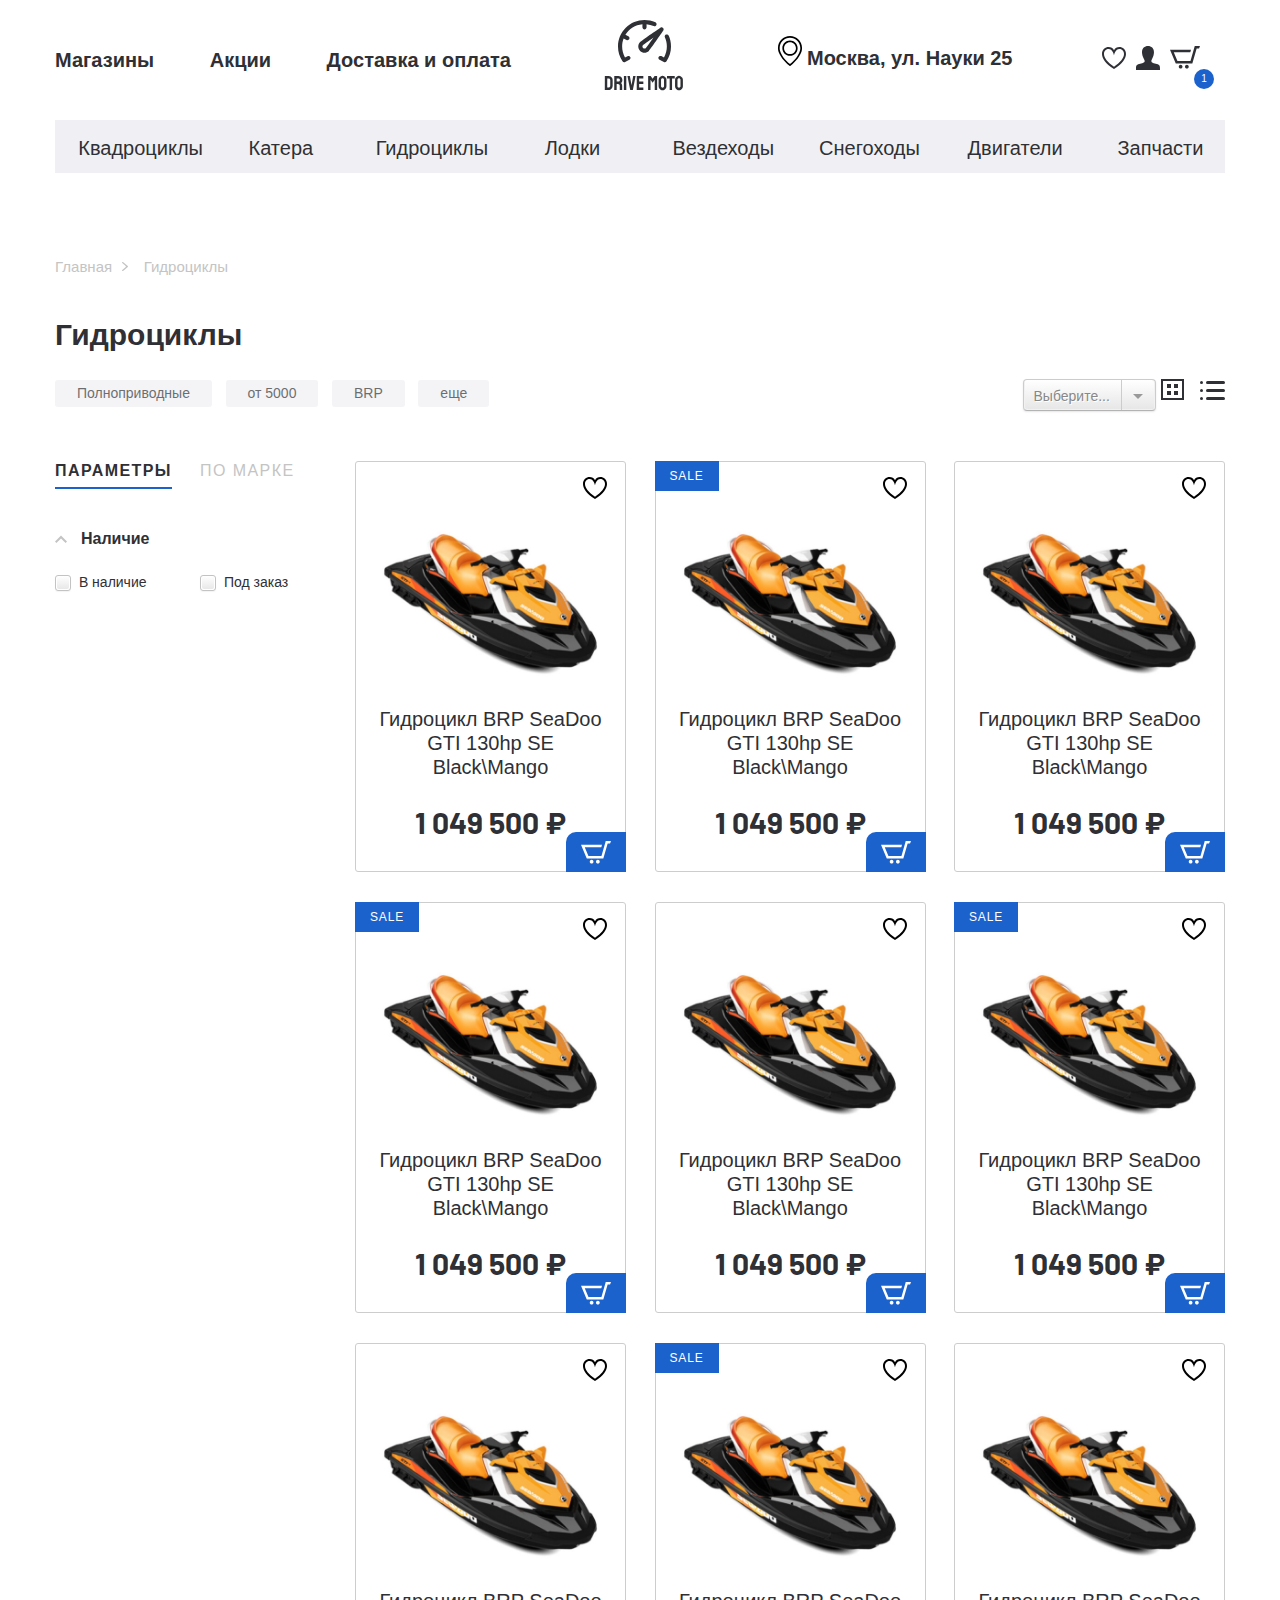
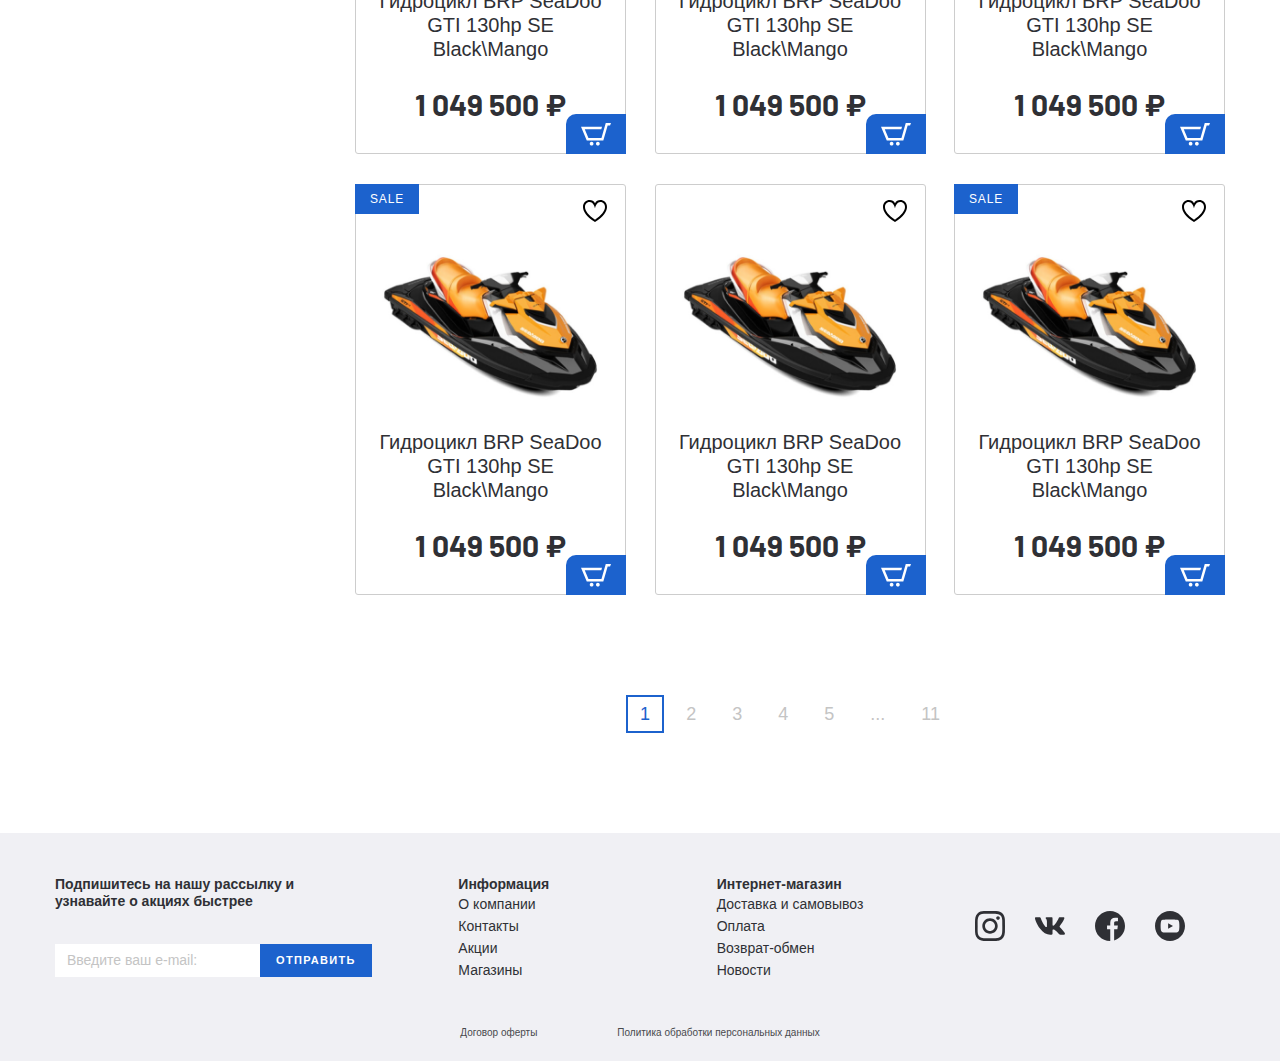
==== gidrotsikly/catalog.html @ 7bbeafbe "virsion_2.0" ====
<!DOCTYPE html>
<html lang="ru">
<head>
  <meta charset="UTF-8">
  <meta name="viewport" content="width=device-width, initial-scale=1.0">
  <meta http-equiv="X-UA-Compatible" content="ie=edge">
  <title>Document</title>
  <link rel="stylesheet" href="css/normalize.css">
  <link rel="stylesheet" href="css/slick.css">
  <link rel="stylesheet" href="css/fonts.css">
  <link rel="stylesheet" href="css/ion.rangeSlider.min.css">
  <link rel="stylesheet" href="css/jquery.formstyler.css">
  <link rel="stylesheet" href="css/jquery.formstyler.theme.css">
  <link rel="stylesheet" href="css/jquery.rateyo.min.css">
	<link href="https://fonts.googleapis.com/css2?family=Barlow:wght@400;700&display=swap" rel="stylesheet">
  <link rel="stylesheet" href="css/style.css">
</head>
<body>
  
	<header class="header">
		<div class="header__top">
			<div class="container">
				<div class="header__top-inner">
					<nav class="menu">
						<ul class="menu__list">
							<li class="menu__item">
								<a class="menu__link" href="#">
									Магазины	
								</a>
							</li>
							<li class="menu__item">
								<a class="menu__link" href="#">
									Акции
								</a>
							</li>
							<li class="menu__item">
								<a class="menu__link" href="#">
									Доставка и оплата
								</a>
							</li>
						</ul>
					</nav>
					<a class="logo" href="#">
						<img class="logo__img" src="images/logo.svg" alt="">
					</a>
					<div class="header__box">
						<p class="header__adress">
							Москва,  ул. Науки  25
						</p>
						<ul class="user-list">
							<li class="user-list__item">
								<a class="user-list__link" href="#">
									<img src="images/heart.svg" alt="">
								</a>
							</li>
							<li class="user-list__item">
								<a class="user-list__link" href="#">
									<img src="images/user.svg" alt="">
								</a>
							</li>
							<li class="user-list__item">
								<a class="user-list__link basket" href="#">
									<img src="images/basket.svg" alt="">
									<p class="basket__num">1</p>
								</a>
							</li>
						</ul>
					</div>
				</div>
			</div>
		</div>
		<div class="header__bottom">
			<div class="container">
					<ul class="menu-categories">
						<li class="menu-categories__item">
							<a class="menu-categories__link" href="#">
								Квадроциклы
							</a>
						</li>
						<li class="menu-categories__item">
							<a class="menu-categories__link" href="#">
								Катера
							</a>
						</li>
						<li class="menu-categories__item">
							<a class="menu-categories__link" href="#">
								Гидроциклы
							</a>
						</li>
						<li class="menu-categories__item">
							<a class="menu-categories__link" href="#">
								Лодки
							</a>
						</li>
						<li class="menu-categories__item">
							<a class="menu-categories__link" href="#">
								Вездеходы
							</a>
						</li>
						<li class="menu-categories__item">
							<a class="menu-categories__link" href="#">
								Снегоходы
							</a>
						</li>
						<li class="menu-categories__item">
							<a class="menu-categories__link" href="#">
								Двигатели
							</a>
						</li>
						<li class="menu-categories__item">
							<a class="menu-categories__link" href="#">
								Запчасти
							</a>
						</li>
					</ul>
			</div>
		</div>
	</header>

	<div class="breadcrumbs">
		<div class="container">
			<ul class="breadcrumbs__list">
				<li class="breadcrumbs__list-item">
					<a href="#">
						Главная	
					</a>
				</li>
				<li class="breadcrumbs__list-item">
					<a href="#">
						Гидроциклы	
					</a>
				</li>
			</ul>
		</div>
	</div>
	
	<section class="catalog">
		<div class="container">
			<h2 class="catalog__title">
				Гидроциклы
			</h2>
			<div class="catalog__filter">
				<div class="catalog__filter-items">
					<button>Полноприводные</button>
					<button>от 5000</button>
					<button>BRP</button>
					<button>еще</button>
				</div>
				<div class="catalog__filter-btn">
					<select class="filter-style" id="" name="">
						<option value=""></option>
						<option value=""></option>
						<option value=""></option>
					</select>
					<button class="catalog__filter-btngrid">
<svg width="23" height="21" viewBox="0 0 23 21" fill="none" xmlns="http://www.w3.org/2000/svg">
<rect x="1" y="1" width="21" height="19" stroke="#2F3035" stroke-width="2"/>
<rect x="7" y="6" width="2" height="2" fill="#2F3035" stroke="#2F3035" stroke-width="2"/>
<rect x="7" y="13" width="2" height="2" fill="#2F3035" stroke="#2F3035" stroke-width="2"/>
<rect x="14" y="6" width="2" height="2" fill="#2F3035" stroke="#2F3035" stroke-width="2"/>
<rect x="14" y="13" width="2" height="2" fill="#2F3035" stroke="#2F3035" stroke-width="2"/>
</svg>
					</button>
					<button class="catalog__filter-btnline">
<svg width="25" height="19" viewBox="0 0 25 19" fill="none" xmlns="http://www.w3.org/2000/svg">
<g opacity="1">
<rect x="6" width="19" height="3" rx="1.5" fill="#2F3035"/>
<rect x="6" y="8" width="19" height="3" rx="1.5" fill="#2F3035"/>
<rect x="6" y="16" width="19" height="3" rx="1.5" fill="#2F3035"/>
<rect width="3" height="3" rx="1.5" fill="#2F3035"/>
<rect y="8" width="3" height="3" rx="1.5" fill="#2F3035"/>
<rect y="16" width="3" height="3" rx="1.5" fill="#2F3035"/>
</g>
</svg>
					</button>
				</div>
			</div>
			<div class="catalog__inner">
				<aside class="catalog__inner-aside aside-filter">
					<div class="tabs-wrapper">
						<div class="tabs aside-filter__tabs">
							<a class="tab aside-filter__tab tab--active" href="#">
								<span>Параметры</span>
							</a>
							<a class="tab aside-filter__tab" href="#">
								<span>по марке</span>
							</a>
						</div>
						<div class="tabs-container">
							<div class="tabs-content aside-filter__tabs-content tabs-content--active">
							<form class="aside-filter__form" action="">
								<ul class="aside-filter__list">
									<li class="aside-filter__item-drop">
										<p class="aside-filter__item-title filter__item-drop filter__item-drop--active">Наличие</p>
										<div class="aside-filter__content">
											<div class="aside-filter__content-box">
												<label class="aside-filter__content-label" for="">
													<input class="filter-style" type="checkbox">
													В наличие
												</label>
											</div>

											<div class="aside-filter__content-box">
												<label class="aside-filter__content-label" for="">
													<input class="filter-style" type="checkbox">
													Под заказ
												</label>
											</div>

										</div>
									</li>
									<li class="aside-filter__item-drop"></li>
									<li class="aside-filter__item-drop"></li>
								</ul>
							</form>
							</div>
							<div class="tabs-content aside-filter__tabs-content">
								content-2	
							</div>
						</div>
					</div>
				</aside>
				<div class="catalog__inner-list">
					<div class="product-item__wrapper">
							<button class="product-item__favorite"></button>
							<button class="product-item__basket">
								<img src="images/basket-white.svg" alt="">
							</button>
							<a class="product-item__notify-link" href="#">
								<span>Сообщить о поступлении</span>
							</a>
						<a class="product-item" href="#">
							<p class="product-item__hover-text">
								посмотреть товар
							</p>
							<img class="product-item__img" src="images/content/gidrotsikl-1.png" alt="">
							<h4 class="product-item-title">
								Гидроцикл BRP SeaDoo GTI 130hp SE Black\Mango
							</h4>
							<p class="price product-item__price">
								1 049 500 ₽
							</p>
							<p class="product-item__notify-text">
								нет в наличии
							</p>
						</a>
					</div>
					<div class="product-item__wrapper">
							<button class="product-item__favorite"></button>
							<button class="product-item__basket">
								<img src="images/basket-white.svg" alt="">
							</button>
							<a class="product-item__notify-link" href="#">
								<span>Сообщить о поступлении</span>
							</a>
						<a class="product-item product-item--sale" href="#">
							<p class="product-item__hover-text">
								посмотреть товар
							</p>
							<img class="product-item__img" src="images/content/gidrotsikl-1.png" alt="">
							<h4 class="product-item-title">
								Гидроцикл BRP SeaDoo GTI 130hp SE Black\Mango
							</h4>
							<p class="price product-item__price">
								1 049 500 ₽
							</p>
							<p class="product-item__notify-text">
								нет в наличии
							</p>
						</a>
					</div>
					<div class="product-item__wrapper">
							<button class="product-item__favorite"></button>
							<button class="product-item__basket">
								<img src="images/basket-white.svg" alt="">
							</button>
							<a class="product-item__notify-link" href="#">
								<span>Сообщить о поступлении</span>
							</a>
						<a class="product-item" href="#">
							<p class="product-item__hover-text">
								посмотреть товар
							</p>
							<img class="product-item__img" src="images/content/gidrotsikl-1.png" alt="">
							<h4 class="product-item-title">
								Гидроцикл BRP SeaDoo GTI 130hp SE Black\Mango
							</h4>
							<p class="price product-item__price">
								1 049 500 ₽
							</p>
							<p class="product-item__notify-text">
								нет в наличии
							</p>
						</a>
					</div>
					<div class="product-item__wrapper">
							<button class="product-item__favorite"></button>
							<button class="product-item__basket">
								<img src="images/basket-white.svg" alt="">
							</button>
							<a class="product-item__notify-link" href="#">
								<span>Сообщить о поступлении</span>
							</a>
						<a class="product-item product-item--sale" href="#">
							<p class="product-item__hover-text">
								посмотреть товар
							</p>
							<img class="product-item__img" src="images/content/gidrotsikl-1.png" alt="">
							<h4 class="product-item-title">
								Гидроцикл BRP SeaDoo GTI 130hp SE Black\Mango
							</h4>
							<p class="price product-item__price">
								1 049 500 ₽
							</p>
							<p class="product-item__notify-text">
								нет в наличии
							</p>
						</a>
					</div>
					<div class="product-item__wrapper">
							<button class="product-item__favorite"></button>
							<button class="product-item__basket">
								<img src="images/basket-white.svg" alt="">
							</button>
							<a class="product-item__notify-link" href="#">
								<span>Сообщить о поступлении</span>
							</a>
						<a class="product-item" href="#">
							<p class="product-item__hover-text">
								посмотреть товар
							</p>
							<img class="product-item__img" src="images/content/gidrotsikl-1.png" alt="">
							<h4 class="product-item-title">
								Гидроцикл BRP SeaDoo GTI 130hp SE Black\Mango
							</h4>
							<p class="price product-item__price">
								1 049 500 ₽
							</p>
							<p class="product-item__notify-text">
								нет в наличии
							</p>
						</a>
					</div>
					<div class="product-item__wrapper">
							<button class="product-item__favorite"></button>
							<button class="product-item__basket">
								<img src="images/basket-white.svg" alt="">
							</button>
							<a class="product-item__notify-link" href="#">
								<span>Сообщить о поступлении</span>
							</a>
						<a class="product-item product-item--sale" href="#">
							<p class="product-item__hover-text">
								посмотреть товар
							</p>
							<img class="product-item__img" src="images/content/gidrotsikl-1.png" alt="">
							<h4 class="product-item-title">
								Гидроцикл BRP SeaDoo GTI 130hp SE Black\Mango
							</h4>
							<p class="price product-item__price">
								1 049 500 ₽
							</p>
							<p class="product-item__notify-text">
								нет в наличии
							</p>
						</a>
					</div>
					<div class="product-item__wrapper">
							<button class="product-item__favorite"></button>
							<button class="product-item__basket">
								<img src="images/basket-white.svg" alt="">
							</button>
							<a class="product-item__notify-link" href="#">
								<span>Сообщить о поступлении</span>
							</a>
						<a class="product-item" href="#">
							<p class="product-item__hover-text">
								посмотреть товар
							</p>
							<img class="product-item__img" src="images/content/gidrotsikl-1.png" alt="">
							<h4 class="product-item-title">
								Гидроцикл BRP SeaDoo GTI 130hp SE Black\Mango
							</h4>
							<p class="price product-item__price">
								1 049 500 ₽
							</p>
							<p class="product-item__notify-text">
								нет в наличии
							</p>
						</a>
					</div>
					<div class="product-item__wrapper">
							<button class="product-item__favorite"></button>
							<button class="product-item__basket">
								<img src="images/basket-white.svg" alt="">
							</button>
							<a class="product-item__notify-link" href="#">
								<span>Сообщить о поступлении</span>
							</a>
						<a class="product-item product-item--sale" href="#">
							<p class="product-item__hover-text">
								посмотреть товар
							</p>
							<img class="product-item__img" src="images/content/gidrotsikl-1.png" alt="">
							<h4 class="product-item-title">
								Гидроцикл BRP SeaDoo GTI 130hp SE Black\Mango
							</h4>
							<p class="price product-item__price">
								1 049 500 ₽
							</p>
							<p class="product-item__notify-text">
								нет в наличии
							</p>
						</a>
					</div>
					<div class="product-item__wrapper">
							<button class="product-item__favorite"></button>
							<button class="product-item__basket">
								<img src="images/basket-white.svg" alt="">
							</button>
							<a class="product-item__notify-link" href="#">
								<span>Сообщить о поступлении</span>
							</a>
						<a class="product-item" href="#">
							<p class="product-item__hover-text">
								посмотреть товар
							</p>
							<img class="product-item__img" src="images/content/gidrotsikl-1.png" alt="">
							<h4 class="product-item-title">
								Гидроцикл BRP SeaDoo GTI 130hp SE Black\Mango
							</h4>
							<p class="price product-item__price">
								1 049 500 ₽
							</p>
							<p class="product-item__notify-text">
								нет в наличии
							</p>
						</a>
					</div>
					<div class="product-item__wrapper">
							<button class="product-item__favorite"></button>
							<button class="product-item__basket">
								<img src="images/basket-white.svg" alt="">
							</button>
							<a class="product-item__notify-link" href="#">
								<span>Сообщить о поступлении</span>
							</a>
						<a class="product-item product-item--sale" href="#">
							<p class="product-item__hover-text">
								посмотреть товар
							</p>
							<img class="product-item__img" src="images/content/gidrotsikl-1.png" alt="">
							<h4 class="product-item-title">
								Гидроцикл BRP SeaDoo GTI 130hp SE Black\Mango
							</h4>
							<p class="price product-item__price">
								1 049 500 ₽
							</p>
							<p class="product-item__notify-text">
								нет в наличии
							</p>
						</a>
					</div>
					<div class="product-item__wrapper">
							<button class="product-item__favorite"></button>
							<button class="product-item__basket">
								<img src="images/basket-white.svg" alt="">
							</button>
							<a class="product-item__notify-link" href="#">
								<span>Сообщить о поступлении</span>
							</a>
						<a class="product-item" href="#">
							<p class="product-item__hover-text">
								посмотреть товар
							</p>
							<img class="product-item__img" src="images/content/gidrotsikl-1.png" alt="">
							<h4 class="product-item-title">
								Гидроцикл BRP SeaDoo GTI 130hp SE Black\Mango
							</h4>
							<p class="price product-item__price">
								1 049 500 ₽
							</p>
							<p class="product-item__notify-text">
								нет в наличии
							</p>
						</a>
					</div>
					<div class="product-item__wrapper">
							<button class="product-item__favorite"></button>
							<button class="product-item__basket">
								<img src="images/basket-white.svg" alt="">
							</button>
							<a class="product-item__notify-link" href="#">
								<span>Сообщить о поступлении</span>
							</a>
						<a class="product-item product-item--sale" href="#">
							<p class="product-item__hover-text">
								посмотреть товар
							</p>
							<img class="product-item__img" src="images/content/gidrotsikl-1.png" alt="">
							<h4 class="product-item-title">
								Гидроцикл BRP SeaDoo GTI 130hp SE Black\Mango
							</h4>
							<p class="price product-item__price">
								1 049 500 ₽
							</p>
							<p class="product-item__notify-text">
								нет в наличии
							</p>
						</a>
					</div>

					<div class="pagination">
						<ul class="pagination-list">
							<li class="pagination-list__item active"><a href="#">1</a></li>
							<li class="pagination-list__item"><a href="#">2</a></li>
							<li class="pagination-list__item"><a href="#">3</a></li>
							<li class="pagination-list__item"><a href="#">4</a></li>
							<li class="pagination-list__item"><a href="#">5</a></li>
							<li class="pagination-list__item pagination-list__item--dots"><span>...</span></li>
							<li class="pagination-list__item"><a href="#">11</a></li>
						</ul>
					</div>

				</div>
			</div>
		</div>
	</section>

	<footer class="footer">
		<div class="container">
			<div class="footer-top">
				<div class="footer__top-inner">
					<div class="footer__top-item footer__top-newslatter">
						<h6 class="footer__top-title">
							Подпишитесь на нашу рассылку 
							и узнавайте о акциях быстрее
						</h6>
						<form class="footer-form" action="">
							<input class="footer-form__input" type="" placeholder="Введите ваш e-mail:">
							<button class="footer-form__btn" type="submit">Отправить</button>
						</form>
					</div>
					<div class="footer__top-item">
						<h6 class="footer__top-title">
						Информация
						</h6>
						<ul class="footer-list">
							<li class="footer-list__item"><a href="#">О компании</a></li>
							<li class="footer-list__item"><a href="#">Контакты</a></li>
							<li class="footer-list__item"><a href="#">Акции</a></li>
							<li class="footer-list__item"><a href="#">Магазины</a></li>
						</ul>
					</div>
					<div class="footer__top-item">
						<h6 class="footer__top-title">
							Интернет-магазин
						</h6>
						<ul class="footer-list">
							<li class="footer-list__item"><a href="#">Доставка и самовывоз</a></li>
							<li class="footer-list__item"><a href="#">Оплата</a></li>
							<li class="footer-list__item"><a href="#">Возврат-обмен</a></li>
							<li class="footer-list__item"><a href="#">Новости</a></li>
						</ul>
					</div>
					<div class="footer__top-item footer__top-social">
						<ul class="social-list">
							<li class="social-list__item">
								<a href="#">
									<img src="images/instagram.svg" alt="">
								</a>
							</li>
							<li class="social-list__item">
								<a href="#">
									<img src="images/vkontakte.svg" alt="">
								</a>
							</li>
							<li class="social-list__item">
								<a href="#">
									<img src="images/facebook.svg" alt="">
								</a>
							</li>
							<li class="social-list__item">
								<a href="#">
									<img src="images/youtube.svg" alt="">
								</a>
							</li>
						</ul>
					</div>
				</div>
			</div>
			<div class="footer-bottom">
				<a class="footer-bottom-link" href="#">
					Договор оферты
				</a>
				<a class="footer-bottom-link" href="#">
					Политика обработки персональных данных
				</a>
			</div>
		</div>
	</footer>


























  <script src="https://ajax.googleapis.com/ajax/libs/jquery/3.4.1/jquery.min.js"></script>
  <script src="js/slick.min.js"></script>
  <script src="js/ion.rangeSlider.min.js"></script>
  <script src="js/jquery.formstyler.min.js"></script>
  <script src="js/jquery.rateyo.min.js"></script>
  <script src="js/main.js"></script>
</body>
</html>
---- gidrotsikly/css/fonts.css ----
@font-face {
	font-family: 'SFProDisplay-Regular', sans-serif;
		src: url('../fonts/SFProDisplay-Regular.woff2'),
				url('../fonts/SFProDisplay-Regular.woff');
	font-weight: 400;
	font-style: normal;
	font-display: swap;
}

@font-face {
	font-family: 'SFProDisplay-Medium', sans-serif;
		src: url('../fonts/SFProDisplay-Medium.woff2'),
				url('../fonts/SFProDisplay-Medium.woff');
	font-weight: 500;
	font-style: normal;
	font-display: swap;
}

@font-face {
	font-family: 'SFProDisplay-Semibold', sans-serif;
		src: url('../fonts/SFProDisplay-Semibold.woff2'),
				url('../fonts/SFProDisplay-Semibold.woff');
	font-weight: 600;
	font-style: normal;
	font-display: swap;
}

@font-face {
	font-family: 'SFProDisplay-Bold', sans-serif;
		src: url('../fonts/SFProDisplay-Bold.woff2'),
				url('../fonts/SFProDisplay-Bold.woff');
	font-weight: 700;
	font-style: normal;
	font-display: swap;
}
---- gidrotsikly/css/ion.rangeSlider.min.css ----
/*!Ion.RangeSlider, 2.3.1, © Denis Ineshin, 2010 - 2019, IonDen.com, Build date: 2019-12-19 16:51:02*/.irs{position:relative;display:block;-webkit-touch-callout:none;-webkit-user-select:none;-khtml-user-select:none;-moz-user-select:none;-ms-user-select:none;user-select:none;font-size:12px;font-family:Arial,sans-serif}.irs-line{position:relative;display:block;overflow:hidden;outline:none !important}.irs-bar{position:absolute;display:block;left:0;width:0}.irs-shadow{position:absolute;display:none;left:0;width:0}.irs-handle{position:absolute;display:block;box-sizing:border-box;cursor:default;z-index:1}.irs-handle.type_last{z-index:2}.irs-min,.irs-max{position:absolute;display:block;cursor:default}.irs-min{left:0}.irs-max{right:0}.irs-from,.irs-to,.irs-single{position:absolute;display:block;top:0;left:0;cursor:default;white-space:nowrap}.irs-grid{position:absolute;display:none;bottom:0;left:0;width:100%;height:20px}.irs-with-grid .irs-grid{display:block}.irs-grid-pol{position:absolute;top:0;left:0;width:1px;height:8px;background:#000}.irs-grid-pol.small{height:4px}.irs-grid-text{position:absolute;bottom:0;left:0;white-space:nowrap;text-align:center;font-size:9px;line-height:9px;padding:0 3px;color:#000}.irs-disable-mask{position:absolute;display:block;top:0;left:-1%;width:102%;height:100%;cursor:default;background:rgba(0,0,0,0);z-index:2}.lt-ie9 .irs-disable-mask{background:#000;filter:alpha(opacity=0);cursor:not-allowed}.irs-disabled{opacity:.4}.irs-hidden-input{position:absolute !important;display:block !important;top:0 !important;left:0 !important;width:0 !important;height:0 !important;font-size:0 !important;line-height:0 !important;padding:0 !important;margin:0 !important;overflow:hidden;outline:none !important;z-index:-9999 !important;background:none !important;border-style:solid !important;border-color:transparent !important}.irs--flat{height:40px}.irs--flat.irs-with-grid{height:60px}.irs--flat .irs-line{top:25px;height:12px;background-color:#e1e4e9;border-radius:4px}.irs--flat .irs-bar{top:25px;height:12px;background-color:#ed5565}.irs--flat .irs-bar--single{border-radius:4px 0 0 4px}.irs--flat .irs-shadow{height:1px;bottom:16px;background-color:#e1e4e9}.irs--flat .irs-handle{top:22px;width:16px;height:18px;background-color:transparent}.irs--flat .irs-handle>i:first-child{position:absolute;display:block;top:0;left:50%;width:2px;height:100%;margin-left:-1px;background-color:#da4453}.irs--flat .irs-handle.state_hover>i:first-child,.irs--flat .irs-handle:hover>i:first-child{background-color:#a43540}.irs--flat .irs-min,.irs--flat .irs-max{top:0;padding:1px 3px;color:#999;font-size:10px;line-height:1.333;text-shadow:none;background-color:#e1e4e9;border-radius:4px}.irs--flat .irs-from,.irs--flat .irs-to,.irs--flat .irs-single{color:white;font-size:10px;line-height:1.333;text-shadow:none;padding:1px 5px;background-color:#ed5565;border-radius:4px}.irs--flat .irs-from:before,.irs--flat .irs-to:before,.irs--flat .irs-single:before{position:absolute;display:block;content:"";bottom:-6px;left:50%;width:0;height:0;margin-left:-3px;overflow:hidden;border:3px solid transparent;border-top-color:#ed5565}.irs--flat .irs-grid-pol{background-color:#e1e4e9}.irs--flat .irs-grid-text{color:#999}.irs--big{height:55px}.irs--big.irs-with-grid{height:70px}.irs--big .irs-line{top:33px;height:12px;background-color:white;background:linear-gradient(to bottom, #ddd -50%, white 150%);border:1px solid #ccc;border-radius:12px}.irs--big .irs-bar{top:33px;height:12px;background-color:#92bce0;border:1px solid #428bca;background:linear-gradient(to bottom, #ffffff 0%, #428bca 30%, #b9d4ec 100%);box-shadow:inset 0 0 1px 1px rgba(255,255,255,0.5)}.irs--big .irs-bar--single{border-radius:12px 0 0 12px}.irs--big .irs-shadow{height:1px;bottom:16px;background-color:rgba(66,139,202,0.5)}.irs--big .irs-handle{top:25px;width:30px;height:30px;border:1px solid rgba(0,0,0,0.3);background-color:#cbcfd5;background:linear-gradient(to bottom, white 0%, #B4B9BE 30%, white 100%);box-shadow:1px 1px 2px rgba(0,0,0,0.2),inset 0 0 3px 1px white;border-radius:30px}.irs--big .irs-handle.state_hover,.irs--big .irs-handle:hover{border-color:rgba(0,0,0,0.45);background-color:#939ba7;background:linear-gradient(to bottom, white 0%, #919BA5 30%, white 100%)}.irs--big .irs-min,.irs--big .irs-max{top:0;padding:1px 5px;color:white;text-shadow:none;background-color:#9f9f9f;border-radius:3px}.irs--big .irs-from,.irs--big .irs-to,.irs--big .irs-single{color:white;text-shadow:none;padding:1px 5px;background-color:#428bca;background:linear-gradient(to bottom, #428bca 0%, #3071a9 100%);border-radius:3px}.irs--big .irs-grid-pol{background-color:#428bca}.irs--big .irs-grid-text{color:#428bca}.irs--modern{height:55px}.irs--modern.irs-with-grid{height:55px}.irs--modern .irs-line{top:25px;height:5px;background-color:#d1d6e0;background:linear-gradient(to bottom, #e0e4ea 0%, #d1d6e0 100%);border:1px solid #a3adc1;border-bottom-width:0;border-radius:5px}.irs--modern .irs-bar{top:25px;height:5px;background:#20b426;background:linear-gradient(to bottom, #20b426 0%, #18891d 100%)}.irs--modern .irs-bar--single{border-radius:5px 0 0 5px}.irs--modern .irs-shadow{height:1px;bottom:21px;background-color:rgba(209,214,224,0.5)}.irs--modern .irs-handle{top:37px;width:12px;height:13px;border:1px solid #a3adc1;border-top-width:0;box-shadow:1px 1px 1px rgba(0,0,0,0.1);border-radius:0 0 3px 3px}.irs--modern .irs-handle>i:nth-child(1){position:absolute;display:block;top:-4px;left:1px;width:6px;height:6px;border:1px solid #a3adc1;background:white;transform:rotate(45deg)}.irs--modern .irs-handle>i:nth-child(2){position:absolute;display:block;box-sizing:border-box;top:0;left:0;width:10px;height:12px;background:#e9e6e6;background:linear-gradient(to bottom, white 0%, #e9e6e6 100%);border-radius:0 0 3px 3px}.irs--modern .irs-handle>i:nth-child(3){position:absolute;display:block;box-sizing:border-box;top:3px;left:3px;width:4px;height:5px;border-left:1px solid #a3adc1;border-right:1px solid #a3adc1}.irs--modern .irs-handle.state_hover,.irs--modern .irs-handle:hover{border-color:#7685a2;background:#c3c7cd;background:linear-gradient(to bottom, #ffffff 0%, #919ba5 30%, #ffffff 100%)}.irs--modern .irs-handle.state_hover>i:nth-child(1),.irs--modern .irs-handle:hover>i:nth-child(1){border-color:#7685a2}.irs--modern .irs-handle.state_hover>i:nth-child(3),.irs--modern .irs-handle:hover>i:nth-child(3){border-color:#48536a}.irs--modern .irs-min,.irs--modern .irs-max{top:0;font-size:10px;line-height:1.333;text-shadow:none;padding:1px 5px;color:white;background-color:#d1d6e0;border-radius:5px}.irs--modern .irs-from,.irs--modern .irs-to,.irs--modern .irs-single{font-size:10px;line-height:1.333;text-shadow:none;padding:1px 5px;background-color:#20b426;color:white;border-radius:5px}.irs--modern .irs-from:before,.irs--modern .irs-to:before,.irs--modern .irs-single:before{position:absolute;display:block;content:"";bottom:-6px;left:50%;width:0;height:0;margin-left:-3px;overflow:hidden;border:3px solid transparent;border-top-color:#20b426}.irs--modern .irs-grid{height:25px}.irs--modern .irs-grid-pol{background-color:#dedede}.irs--modern .irs-grid-text{color:silver;font-size:13px}.irs--sharp{height:50px;font-size:12px;line-height:1}.irs--sharp.irs-with-grid{height:57px}.irs--sharp .irs-line{top:30px;height:2px;background-color:black;border-radius:2px}.irs--sharp .irs-bar{top:30px;height:2px;background-color:#ee22fa}.irs--sharp .irs-bar--single{border-radius:2px 0 0 2px}.irs--sharp .irs-shadow{height:1px;bottom:21px;background-color:rgba(0,0,0,0.5)}.irs--sharp .irs-handle{top:25px;width:10px;height:10px;background-color:#a804b2}.irs--sharp .irs-handle>i:first-child{position:absolute;display:block;top:100%;left:0;width:0;height:0;border:5px solid transparent;border-top-color:#a804b2}.irs--sharp .irs-handle.state_hover,.irs--sharp .irs-handle:hover{background-color:black}.irs--sharp .irs-handle.state_hover>i:first-child,.irs--sharp .irs-handle:hover>i:first-child{border-top-color:black}.irs--sharp .irs-min,.irs--sharp .irs-max{color:white;font-size:14px;line-height:1;top:0;padding:3px 4px;opacity:.4;background-color:#a804b2;border-radius:2px}.irs--sharp .irs-from,.irs--sharp .irs-to,.irs--sharp .irs-single{font-size:14px;line-height:1;text-shadow:none;padding:3px 4px;background-color:#a804b2;color:white;border-radius:2px}.irs--sharp .irs-from:before,.irs--sharp .irs-to:before,.irs--sharp .irs-single:before{position:absolute;display:block;content:"";bottom:-6px;left:50%;width:0;height:0;margin-left:-3px;overflow:hidden;border:3px solid transparent;border-top-color:#a804b2}.irs--sharp .irs-grid{height:25px}.irs--sharp .irs-grid-pol{background-color:#dedede}.irs--sharp .irs-grid-text{color:silver;font-size:13px}.irs--round{height:50px}.irs--round.irs-with-grid{height:65px}.irs--round .irs-line{top:36px;height:4px;background-color:#dee4ec;border-radius:4px}.irs--round .irs-bar{top:36px;height:4px;background-color:#006cfa}.irs--round .irs-bar--single{border-radius:4px 0 0 4px}.irs--round .irs-shadow{height:4px;bottom:21px;background-color:rgba(222,228,236,0.5)}.irs--round .irs-handle{top:26px;width:24px;height:24px;border:4px solid #006cfa;background-color:white;border-radius:24px;box-shadow:0 1px 3px rgba(0,0,255,0.3)}.irs--round .irs-handle.state_hover,.irs--round .irs-handle:hover{background-color:#f0f6ff}.irs--round .irs-min,.irs--round .irs-max{color:#333;font-size:14px;line-height:1;top:0;padding:3px 5px;background-color:rgba(0,0,0,0.1);border-radius:4px}.irs--round .irs-from,.irs--round .irs-to,.irs--round .irs-single{font-size:14px;line-height:1;text-shadow:none;padding:3px 5px;background-color:#006cfa;color:white;border-radius:4px}.irs--round .irs-from:before,.irs--round .irs-to:before,.irs--round .irs-single:before{position:absolute;display:block;content:"";bottom:-6px;left:50%;width:0;height:0;margin-left:-3px;overflow:hidden;border:3px solid transparent;border-top-color:#006cfa}.irs--round .irs-grid{height:25px}.irs--round .irs-grid-pol{background-color:#dedede}.irs--round .irs-grid-text{color:silver;font-size:13px}.irs--square{height:50px}.irs--square.irs-with-grid{height:60px}.irs--square .irs-line{top:31px;height:4px;background-color:#dedede}.irs--square .irs-bar{top:31px;height:4px;background-color:black}.irs--square .irs-shadow{height:2px;bottom:21px;background-color:#dedede}.irs--square .irs-handle{top:25px;width:16px;height:16px;border:3px solid black;background-color:white;-webkit-transform:rotate(45deg);-ms-transform:rotate(45deg);transform:rotate(45deg)}.irs--square .irs-handle.state_hover,.irs--square .irs-handle:hover{background-color:#f0f6ff}.irs--square .irs-min,.irs--square .irs-max{color:#333;font-size:14px;line-height:1;top:0;padding:3px 5px;background-color:rgba(0,0,0,0.1)}.irs--square .irs-from,.irs--square .irs-to,.irs--square .irs-single{font-size:14px;line-height:1;text-shadow:none;padding:3px 5px;background-color:black;color:white}.irs--square .irs-grid{height:25px}.irs--square .irs-grid-pol{background-color:#dedede}.irs--square .irs-grid-text{color:silver;font-size:11px}
---- gidrotsikly/css/style.css ----
html {
	box-sizing: border-box;
}

*,
*::before,
*::after {
	box-sizing: inherit;
	}

a {
		text-decoration: none;
		color: inherit;
		display: inline-block;
	}

ul,
li {
	margin: 0;
	padding: 0;
	list-style: none;
}

h1, h2, h3, h4, h5, h6 {
	margin: 0;
}

p {
	margin: 0;
}

body {
	color: #2F3035;
	font-family: 'SFProDisplay-Regular', sans-serif;
	font-size: 20px;
	line-height: 24px;
	font-weight: 400;
}

.container {
	max-width: 1200px;
	padding: 0 15px;
	margin: 0 auto;
}

.page-section {
	margin-bottom: 80px;
}

.header__top-inner {
	display: flex;
	justify-content: space-between;
	align-items: center;
	min-height: 120px;
	font-family: 'SFProDisplay-Bold', sans-serif;
	font-weight: 700;
}

.menu__item {
	display: inline-block;
}

.menu__item + .menu__item {
	padding-left: 50px;
}

.header__box {
	display: flex;
}

.header__adress {
	margin-right: 60px;
	width: 265px;
	padding-left: 30px;
	position: relative;
}

.header__adress::before {
	content: "";
	position: absolute;
	background-image: url(../images/idress-icon.svg);
	background-repeat: no-repeat;
	width: 30px;
	height: 30px;
	left: 0;
	top: -10px;
}

.user-list {
	display: flex;
	align-items: center;
	margin-right: 15px;
	}

.user-list__item {
	padding-right: 10px;
}

.basket {
	position: relative;
}

.basket__num {
	position: absolute;
	font-family: 'SFProDisplay-Medium', sans-serif;
	font-weight: 500;
	color: #fff;
	font-size: 10px;
	line-height: 20px;
	width: 20px;
	height: 20px;
	background-color: #1C62CD;
	border-radius: 50%;
	bottom: -15px;
	right: -14px;
	text-align: center;
}
.header__bottom {
	margin-bottom: 80px;
}

.menu-categories {
	background-color: #F0F0F4;
	display: flex;
	justify-content: space-around;
	align-items: center;
	min-height: 53px;
}

.menu-categories__item {
	position: relative;
}

.menu-categories__link {
	padding: 15px 0 14px;
	position: absolute;
	top: 50%;
	left: 50%;
	transform: translate(-40%, -50%);
}

.menu-categories__link::before {
	content: "";
	position: absolute;
	width: 0;
	left: auto;
	right: 0;
	background-color: #1C62CD;
	height: 3px;
	bottom: -2px;
	transition: all, .3s;
}

.menu-categories__link:hover {
	font-family: 'SFProDisplay-Semibold', sans-serif;
	font-weight: 600;
}

.menu-categories__link:hover::before {
	width: 100%;
	right: auto;
	left: 0;
}

.banner-section__inner {
	display: flex;
	justify-content: space-between;
}

.banner-section__slider {
	max-width: 870px;
}

.banner-section__slider-btn,
.product-slider__slider-btn {
	position: absolute;
	top: 50%;
	transform: translateY(-50%);
	background-color: transparent;
	border: none;
	margin: 0;
	padding: 0;
	z-index: 5;
	cursor: pointer;
}

.banner-section__slider-btnprev {
	left: 20px;

}

.banner-section__slider-btnnext {
	right: 20px;
}

.slick-dots {
	position: absolute;
	bottom: 40px;
	left: 0;
	right: 0;
	text-align: center;
}

.slick-dots li {
	display: inline-block;
	padding: 0 5px;
}

.slick-dots button {
	padding: 0;
	margin: 0;
	font-size: 0;
	width: 11px;
	height: 11px;
	border: 1px solid #fff;
	border-radius: 50%;
	background-color: transparent;
}

li.slick-active button {
	background-color: #fff;
}

.sale-item {
	max-width: 265px;
	text-align: center;
	border: 1px solid #CDCDCD;
	border-radius: 3px;
	display: flex;
	flex-direction: column;
	justify-content: space-between;
}

.sale-item-top {
	display: flex;
	justify-content: space-between;
	align-items: flex-start;
}

.sale-item__info {
	color: #fff;
	background-color: #1C62CD;
	padding: 8px 20px;
	text-transform: uppercase;
	font-size: 12px;
	line-height: 15px;
	letter-spacing: 0.1em;
}

.sale-item__price {
	text-align: right;
}

.price {
	font-family: 'Barlow', sans-serif;
	position: relative;
}

.sale-item__price-new {
	font-weight: 700;
	font-size: 27px;
	line-height: 32px;
	color: #1C62CD;
	margin-right: 6px;
	padding-right: 20px;
}

.sale-item__price-new::after {
	content: "";
	background-image: url('../images/icons-price.svg');
	width: 15px;
	height: 18px;
	position: absolute;
	right: 0;
	top: 8px;
}

.sale-item__price-old {
	font-weight: 400;
	font-size: 14px;
	line-height: 17px;
	color: #C4C4C4;
	margin-right: 15px;
	background-image: url('../images/old-price-line.svg');
	padding: 2px 5px;
	background-repeat: no-repeat;
	display: inline-block;
}

.sale-item__price-old::after {
	content: "";
	background-image: url('../images/icons-price-old.svg');
	width: 8px;
	height: 10px;
	position: absolute;
	right: -10px;
	top: 8px;
}

.sale-item__footer {
	background-color: #F0F0F4;
	padding: 25px 20px;
	font-size: 18px;
	line-height: 21px;
}

.sale-item__footer span {
	font-family: 'Barlow', sans-serif;
	color: #1C62CD;
	display: block;
	font-weight: 700;
}

.sale-item__title {
	font-family: 'SFProDisplay-Bold', sans-serif;
	font-size: 18px;
	line-height: 21px;
	font-weight: 700;
	margin-bottom: 7px;
}

.banner-section__slider-img {
	object-fit: cover;
	min-height: 400px;
}

.sale-item__img {
	object-fit: contain;
}

.search__tabs {
	margin-bottom: 25px;
}

.search__tabs-item {
	padding: 11px 26px 12px;
}

.search__tabs-item.tab--active {
	font-family: 'SFProDisplay-Bold', sans-serif;
	border-radius: 5px;
	background-color: #F0F0F4;
	font-weight: 700;
}

.tabs-content {
	display: none;
}

.tabs-content.tabs-content--active {
	display: block;
}

.search__content-form {
	display: flex;
}

.search__content-input {
	background: #F0F0F4;
	border-radius: 3px;
	padding: 5px 20px;
	border: none;
	font-size: 16px;
	line-height: 19px;
	width: 100%;
}

.search__content-input::placeholder {
	color: #656464;
}

.search__content-btn {
	font-family: 'SFProDisplay-Bold', sans-serif;
	font-weight: bold;
	font-size: 14px;
	line-height: 17px;
	letter-spacing: 0.12em;
	text-transform: uppercase;
	color: #fff;
	background: #1C62CD;
	border-radius: 3px;
	padding: 17px 41px;
	border: none;
	margin-left: -3px;
}

.categories__inner {
	display: flex;
	justify-content: space-between;
	flex-wrap: wrap;
}

.categories__item {
	margin-bottom: 30px;
	border: 1px solid #CDCDCD;
	border-radius: 3px;
	width: 370px;
	display: flex;
	padding: 20px 20px 16px;
	justify-content: space-between;
	transition: all .3s;
}

.categories__item-info {
	width: 50%;
	display: flex;
	flex-direction: column;
	justify-content: space-between;
}

.categories__item-img {
	text-align: center;
	width: 50%;
}

.categories__item-img img {
	max-width: 100%;
}

.categories__item-title {
	font-family: 'Barlow', sans-serif;
	font-weight: bold;
	font-size: 23px;
	line-height: 28px;
	transition: all .3s;
}

.categories__item:hover {
	box-shadow: 3px 3px 20px rgba(50, 50, 50, 0.25);
}

.categories__item:hover .categories__item-title {
	color: #1C62CD;
}

.categories__item-text {
	font-size: 14px;
	line-height: 17px;
	color: #C4C4C4;
}

.categories__item-text::after {
	content: url('../images/link-arrow.svg');
	padding-left: 2px;
}

.product-item__wrapper {
	position: relative;
	width: 271px;
}

.product-item {
	border: 1px solid #CDCDCD;
	border-radius: 3px;
	text-align: center;
	padding: 52px 20px 31px;
	transition: all, .3;
	min-height: 400px;
}

.product-item-title {
	font-weight: normal;
	padding: 14px 0 25px;
}

.product-item__favorite {
	position: absolute;
	top: 16px;
	right: 19px;
	width: 24px;
	height: 22px;
	border: none;
	background-color: transparent;
	outline: none;
}

.product-item__favorite::before {
	content: "";
	position: absolute;
	width: 24px;
	height: 22px;
	top: 0;
	left: 0;
	background-image: url(../images/favorite.svg);
}

.product-item__favorite--active::before {
	background-image: url(../images/favorite-active.svg);
}

.product-item__price {
	font-weight: bold;
	font-size: 30px;
	line-height: 36px;
}

.product-item__basket {
	position: absolute;
	width: 60px;
	height: 40px;
	background: #1C62CD;
	border-radius: 10px 0px 0px 0px;
	bottom: 0;
	right: 0;
	border: none;
	outline: none;
	padding-top: 7px;
	cursor: pointer;
	z-index: 10;
}

.product-item__hover-text {
	padding: 18px 21px;
	box-shadow: 0px 0px 15px rgba(0, 0, 0, 0.2);
	background-color: rgba(255,255,255, .9);
	border-radius: 3px;
	display: inline-block;
	position: absolute;
	top: 30%;
	opacity: 0;
	transition: all, .3s;
}

.product-item:hover .product-item__hover-text {
	opacity: 1;
	color: #2F3035;
}

.product-item:hover {
	box-shadow: 3px 3px 20px rgba(50, 50, 50, 0.25);
color: #1C62CD;
}

.product-item:hover .product-item__notify-text {
	color: #2F3035;
}

.product-item--sale::before {
	content: "SALE";
	padding: 8px 15px;
	background-color: #1C62CD;
	position: absolute;
	left: 0;
	top: 0;
	text-transform: uppercase;
	color: #fff;
	font-size: 12px;
	line-height: 14px;
	letter-spacing: 0.07em;
}

.product-item__wrapper.product-item__not-available .product-item__price{
	display: none;
}

.product-item__notify-text {
	display: none;
	font-weight: 700;
	font-size: 18px;
	line-height: 21px;
}

.product-item__wrapper.product-item__not-available .product-item__notify-text {
	display: block;
}

.product-item__wrapper.product-item__not-available .product-item__basket {
	display: none;
}

.product-item__notify-link {
	display: none;
}


.product-item__wrapper.product-item__not-available .product-item-title {
	padding-bottom: 13px;
}

.product-item__wrapper.product-item__not-available .product-item__notify-link {
	display: block;
	position: absolute;
	bottom: 20px;
	left: 0;
	right: 0;
	color: #1C62CD;
	font-size: 16px;
	line-height: 19px;
	text-align: center;
}


.product-item__wrapper.product-item__not-available .product-item__notify-link span {
	border-bottom: 1px solid #1C62CD;
}

.product-title {
	font-family: 'Barlow', sans-serif;
	font-weight: bold;
	font-size: 25px;
	line-height: 30px;
	margin-bottom: 25px;
}

.products__tab + .products__tab {
	margin-left: 50px;
}

.products__tab {
	margin-bottom: 25px;
}

.products__tab {
	padding-bottom: 10px;
}

.products__tab.tab--active {
	border-bottom: 2px solid #1C62CD;
}


.product-slider__slider-btnprev {
	left: -20px;

}

.product-slider__slider-btnnext {
	right: -20px;
}

.slick-slide img {
	display: inline-block;
}

.products {
	margin-bottom: 80px;
}

.product__more {
	text-align: center;
	margin: 35px 0 0;
}

.product__more-link {
	background: #F0F0F4;
	padding: 16px 43px;
	font-size: 15px;
	line-height: 18px;
	letter-spacing: 0.12em;
	text-transform: uppercase;
}

.banner {
	margin-bottom: 80px;
}

.footer {
	background: #F0F0F4;
}

.footer-bottom {
	padding: 46px 0 22px;
	display: flex;
	justify-content: center;
}

.footer-bottom-link {
	font-size: 10px;
	line-height: 12px;
	color: #48494D;
	margin: 0 40px;
}

.footer-top {
	padding-top: 43px;
}

.footer__top-inner {
	display: flex;
	justify-content: space-between;
}

.footer__top-newslatter.footer__top-item{
	width: 295px;
	margin-right: 50px;
}

.footer__top-title {
	font-weight: bold;
	font-size: 14px;
	line-height: 17px;
}

.footer-form {
	margin-top: 34px;
	display: flex;
	justify-content: space-between;
}

.footer-form__input {
	background-color: #fff;
	border: none;
	font-size: 14px;
	line-height: 17px;
	padding: 0 12px;
}

.footer-form__input::placeholder {
	color: #C4C4C4;
}

.footer-form__btn {
	font-family: 'SFProDisplay-Semibold', sans-serif;
	text-transform: uppercase;
	padding: 10px 16px;
	border: none;
	background-color: #1C62CD;
	color: #fff;
	font-weight: 600;
	font-size: 11px;
	line-height: 13px;
	letter-spacing: 0.12em;
}

.footer__top-item {
	width: 200px;
}

.footer-list {
	font-size: 14px;
	line-height: 22px;
}

.footer__top-social.footer__top-item {
	width: 250px;
}

.social-list {
	display: flex;
	align-items: center;
	height: 100%;
}

.social-list__item + .social-list__item {
	margin-left: 30px;
}

.breadcrumbs {
	margin-bottom: 40px;
}

.breadcrumbs__list-item {
	display: inline-block;
	padding-right: 16px;
	margin-right: 10px;
	position: relative;
	font-size: 15px;
	line-height: 18px;
	color: #C4C4C4;
}

.breadcrumbs__list-item::after {
	content: "";
	position: absolute;
	background-image: url('../images/link-arrow.svg');
	width: 6px;
	height: 9px;
	right: 0;
	bottom: 5px;
}

.breadcrumbs__list-item:last-child::after {
	display: none;
}

.catalog {
	margin-bottom: 100px;
}

.catalog__title {
	font-family: 'SFProDisplay-Bold', sans-serif;
	font-weight: bold;
	font-size: 30px;
	line-height: 36px;
	margin-bottom: 26px;
}

.catalog__filter {
	display: flex;
	justify-content: space-between;
	margin-bottom: 50px;
}

.catalog__filter-items button {
	font-size: 14px;
	line-height: 17px;
	color: #2F3035;
	opacity: 0.7;
	background-color: #F0F0F4;
	border-radius: 3px;
	border: none;
	padding: 5px 22px;
	cursor: pointer;
}

.catalog__filter-items button + button {
	margin-left: 8px;
}

.catalog__filter-btn button {
	background-color: transparent;
	border: none;
	cursor: pointer;
	margin: 0;
	padding: 0;
}

.catalog__filter-btn button + button {
	margin-left: 10px;
}

button.catalog__filter-btngrid {
	
}

button.catalog__filter-btnline {
	
}

.catalog__inner {
	display: flex;
}

.catalog__inner-aside {
	min-width: 290px;
	margin-right: 10px;
}

.catalog__inner-list {
	display: flex;
	justify-content: space-between;
	flex-wrap: wrap;
}

.catalog__inner-list .product-item__wrapper {
	margin-bottom: 30px;
}

.product-item__img {
	max-width: 100%;
}

.pagination {
	width: 100%;
	margin-top: 70px;
} 

.pagination-list {
	display: flex;
	justify-content: center;
}

.pagination-list__item {
	padding: 6px 12px;
	border: 2px solid transparent;
	margin: 0 4px;
	font-size: 18px;
	line-height: 22px;
	color: #C4C4C4;
}

.pagination-list__item.active {
	border: 2px solid #1C62CD;
	color: #1C62CD;
}

.pagination-list__item a {
	display: block;
}

.aside-filter__tabs {
	display: flex;
	justify-content: space-between;
}

.aside-filter__tab {
	font-weight: 400;
	font-size: 16px;
	line-height: 19px;
	letter-spacing: 0.09em;
	text-transform: uppercase;
	color: #C4C4C4;
	width: 50%;
}

.aside-filter__tab.tab--active {
	font-family: 'SFProDisplay-Bold', sans-serif;
	font-weight: bold;
	color: #2F3035;
}


.aside-filter__tab.tab--active span {
	display: inline-block;
	border-bottom: 2px solid #1C62CD;
	padding-bottom: 7px;
}

.aside-filter__item-drop {
	margin: 40px 0;
}

.aside-filter__item-title {
	font-family: 'SFProDisplay-Semibold', sans-serif;
	font-weight: 600;
	font-size: 16px;
	line-height: 19px;
	padding-left: 26px;
}

.filter__item-drop {
	margin-bottom: 20px;
	position: relative;
	cursor: pointer;
}

.filter__item-drop::before {
	content: "";
	background-image: url(../images/arrow-down.svg);
	position: absolute;
	left: 0;
	bottom: 5px;
	width: 12px;
	height: 8px;
	transform: rotate(0deg);
}


.filter__item-drop--active::before {
	transform: rotate(180deg);
}

.aside-filter__content {
	display: flex;
}

.aside-filter__content-box {
	width: 50%;
}
 
.aside-filter__content-label {
	font-weight: normal;
	font-size: 14px;
	line-height: 17px;
	cursor: pointer;
}
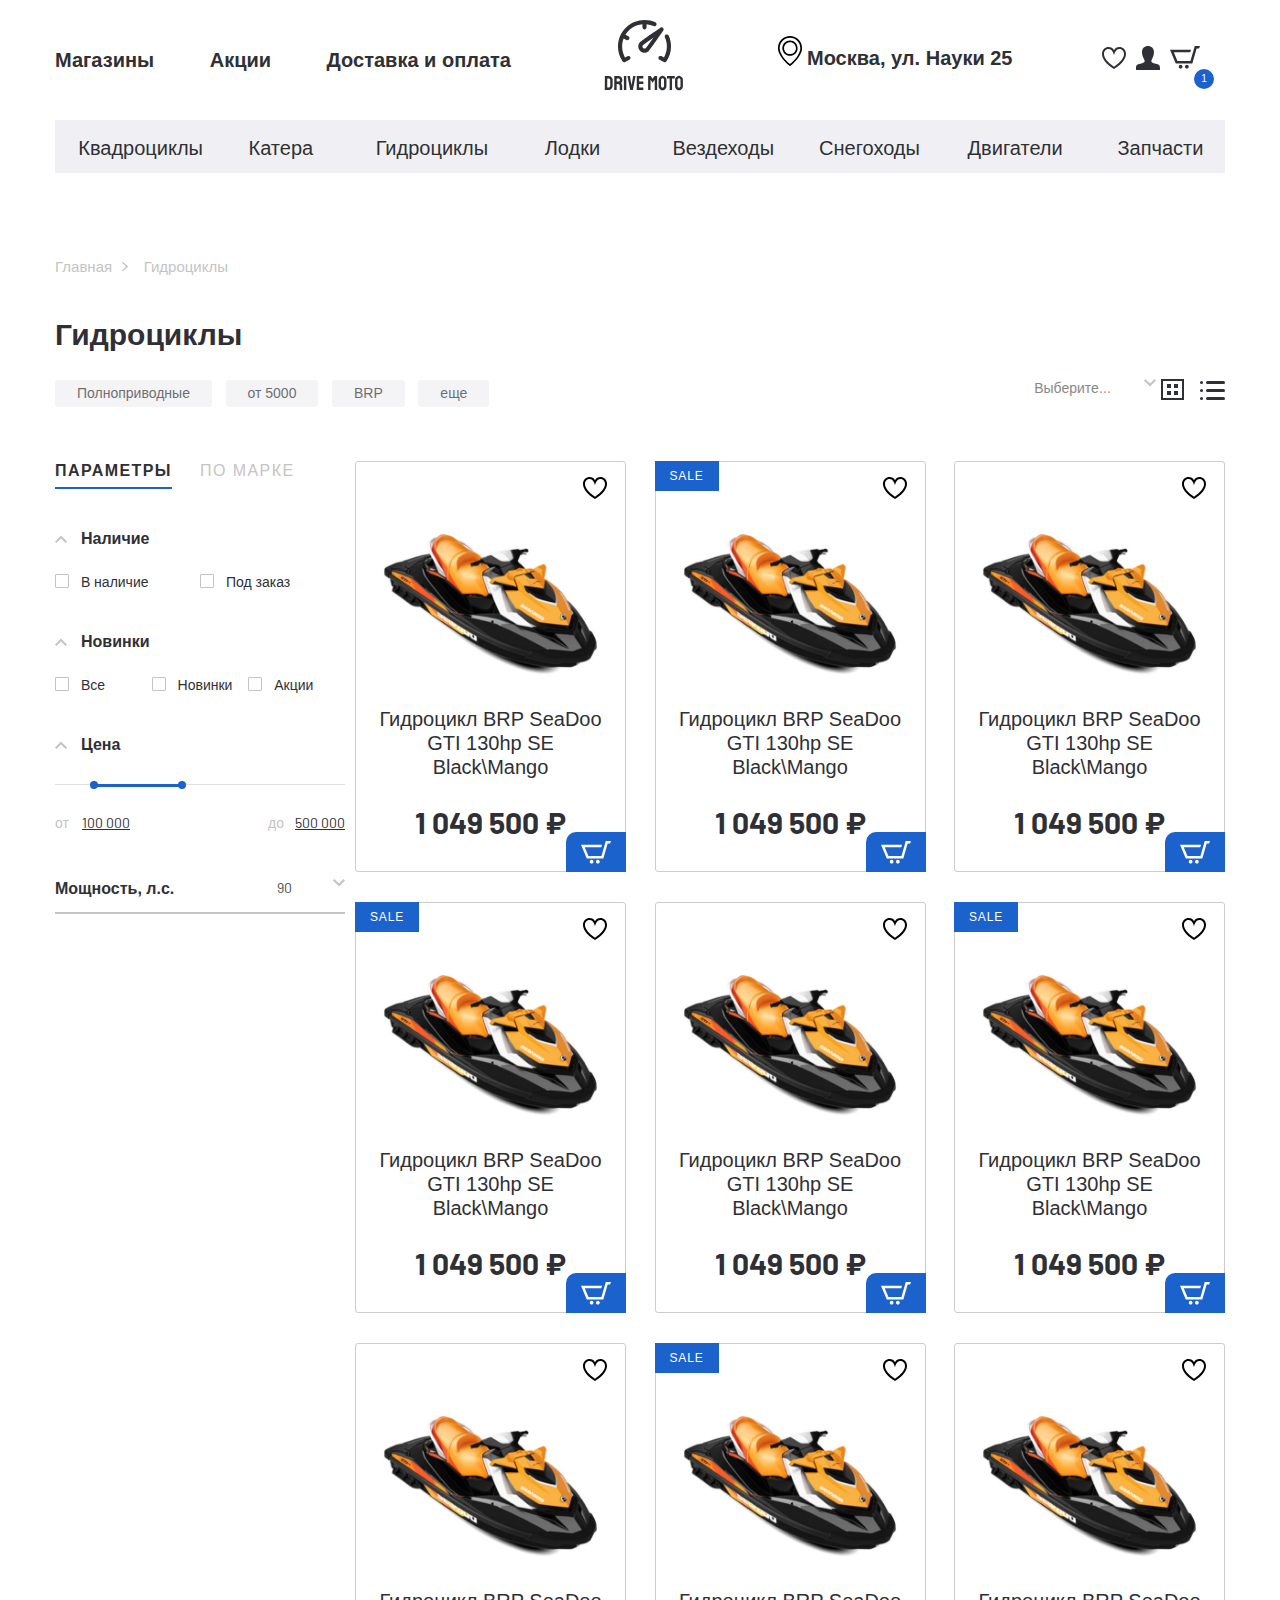
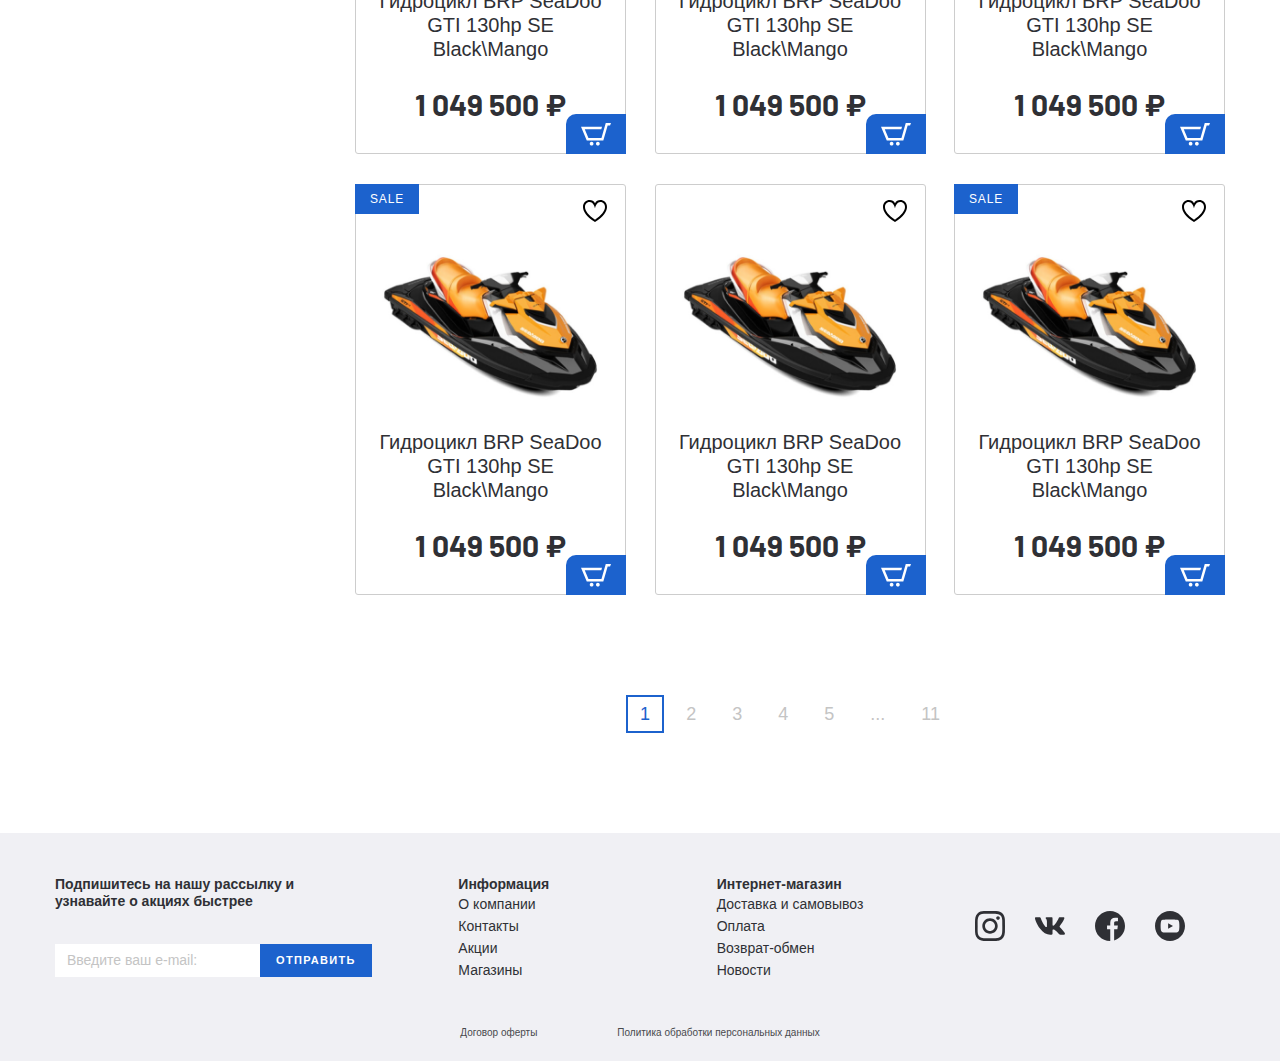
==== commit 65d7629d: "version_2.1" ====
--- a/gidrotsikly/catalog.html
+++ b/gidrotsikly/catalog.html
@@ -209,8 +209,51 @@
 
 										</div>
 									</li>
-									<li class="aside-filter__item-drop"></li>
-									<li class="aside-filter__item-drop"></li>
+									<li class="aside-filter__item-drop">
+										<p class="aside-filter__item-title filter__item-drop filter__item-drop--active">Новинки</p>
+										<div class="aside-filter__content aside-filter__content-radio">
+											<div class="aside-filter__content-box">
+												<label class="aside-filter__content-label" for="">
+													<input class="filter-style" name="radio" type="radio">
+														Все
+												</label>
+											</div>
+
+											<div class="aside-filter__content-box">
+												<label class="aside-filter__content-label" for="">
+													<input class="filter-style" name="radio" type="radio">
+														Новинки
+												</label>
+											</div>
+											<div class="aside-filter__content-box">
+												<label class="aside-filter__content-label" for="">
+													<input class="filter-style" name="radio" type="radio">
+														Акции
+												</label>
+											</div>
+
+										</div>
+									</li>
+									<li class="aside-filter__item-drop">
+									<p class="aside-filter__item-title filter__item-drop filter__item-drop--active">Цена</p>
+										<div class="aside-filter__content aside-filter__content-radio">
+											<input type="text" class="js-range-slider" name="my_range" value=""	data-min="100000" data-max="500000" data-from="150000" data-to="275000"/>
+										</div>
+									</li>
+									<li class="aside-filter__item-list">
+										<div class="filter__item-list">
+											<p class="filter__item-listtitle">
+												Мощность, л.с.
+											</p>
+											<select class="filter-style filter__item-listselect">
+												<option>90</option>
+												<option>130</option>
+												<option>154</option>
+												<option>230</option>
+											</select>
+										</div>
+										<div class="filter__item-list"></div>
+									</li>
 								</ul>
 							</form>
 							</div>
--- a/gidrotsikly/css/style.css
+++ b/gidrotsikly/css/style.css
@@ -919,7 +919,6 @@
 }
 
 .filter__item-drop {
-	margin-bottom: 20px;
 	position: relative;
 	cursor: pointer;
 }
@@ -942,6 +941,8 @@
 
 .aside-filter__content {
 	display: flex;
+	flex-wrap: wrap;
+	margin-top: 20px;
 }
 
 .aside-filter__content-box {
@@ -954,3 +955,170 @@
 	line-height: 17px;
 	cursor: pointer;
 }
+
+.jq-checkbox,
+.jq-radio {
+	background: #fff;
+	width: 14px;
+	height: 14px;
+	border: 1px solid #c4c4c4;
+	border-radius: 1px;
+	box-shadow: none;
+	vertical-align: -1px;
+	margin: 0 8px 0 0;
+}
+
+.jq-checkbox.checked,
+.jq-radio.checked {
+	background: #1C62CD;
+	border: none;
+}
+
+.jq-checkbox.checked .jq-checkbox__div {
+	width: 8px;
+	height: 6px;
+	margin: 4px 0 0 3px;
+	border-bottom: none;
+	border-left: none;
+	transform: rotate(0);
+	background-image: url(../images/checked-icon.svg);
+}
+
+.jq-radio.checked .jq-radio__div {
+	width: 0;
+	height: 0;
+	margin: 0;
+	border-radius: 0;
+	background: transparent;
+	box-shadow: none;
+}
+
+.aside-filter__content.aside-filter__content-radio {
+	flex-wrap: nowrap;
+}
+
+.irs--flat {
+	width: 100%;
+	margin-top: -15px;
+}
+
+
+.irs--flat .irs-from, .irs--flat .irs-to, .irs--flat .irs-single {
+	display: none;
+}
+
+.irs--flat .irs-min, 
+.irs--flat .irs-max {
+	font-family: 'Barlow', sans-serif;
+	top: 55px;
+	padding: 0;
+	font-size: 14px;
+	line-height: 17px;
+	text-decoration: underline;
+	color: #2F3035;
+	text-shadow: none;
+	background-color: transparent;
+	border-radius: 0;
+	visibility: visible !important;
+	padding-left: 27px;
+}
+
+.irs-min::before, 
+.irs-max::before {
+	position: absolute;
+	font-size: 14px;
+	line-height: 17px;
+	color: #C4C4C4;
+	text-decoration: none;
+	left: 0;
+}
+
+.irs-min::before {
+	content: 'от';
+}
+
+.irs-max::before {
+	content: 'до';
+}
+
+.irs--flat .irs-line {
+	top: 25px;
+	height: 1px;
+	background-color: #e0e0e0;
+	border-radius: 0;
+}
+
+.irs--flat .irs-bar {
+	top: 25px;
+	height: 3px;
+	background-color: #1C62CD;
+}
+
+.irs--flat .irs-handle {
+	top: 22px;
+	width: 8px;
+	height: 8px;
+	background-color: #1C62CD;
+	border-radius: 50%;
+}
+
+.irs--flat .irs-handle>i:first-child,
+.irs--flat .irs-handle.state_hover>i:first-child, .irs--flat .irs-handle:hover>i:first-child {
+	background-color: #1C62CD;
+}
+
+.aside-filter__item-list {
+	margin: 80px 0 40px;
+	border-bottom: 2px solid #C4C4C4;
+}
+
+.filter__item-list {
+	display: flex;
+	justify-content: space-between;
+}
+
+.filter__item-listtitle {
+	font-family: 'SFProDisplay-Semibold', sans-serif;
+	font-weight: 600;
+	font-size: 16px;
+	line-height: 19px;
+	padding-bottom: 14px;
+}
+
+.filter__item-listselect {
+	font-family: 'Barlow', sans-serif;
+	font-size: 14px;
+	line-height: 17px;
+	color: #48494D;
+}
+
+.jq-selectbox__select {
+	font-family: 'Barlow', sans-serif;
+	font-size: 14px;
+	line-height: 17px;
+	color: #48494D;
+	height: 32px;
+	padding: 0 45px 0 10px;
+	border-radius: 0;
+	background: transparent;
+	box-shadow: none;
+	text-shadow: none;
+	border: none;
+}
+
+.jq-selectbox__trigger-arrow {
+	position: absolute;
+	top: 14px;
+	right: 12px;
+	width: 0;
+	height: 0;
+	border: 0;
+}
+
+.jq-selectbox__trigger {
+	background-image: url(../images/arrow-down.svg);
+	bottom: 5px;
+	width: 12px;
+	height: 8px;
+	border-left: none;
+}
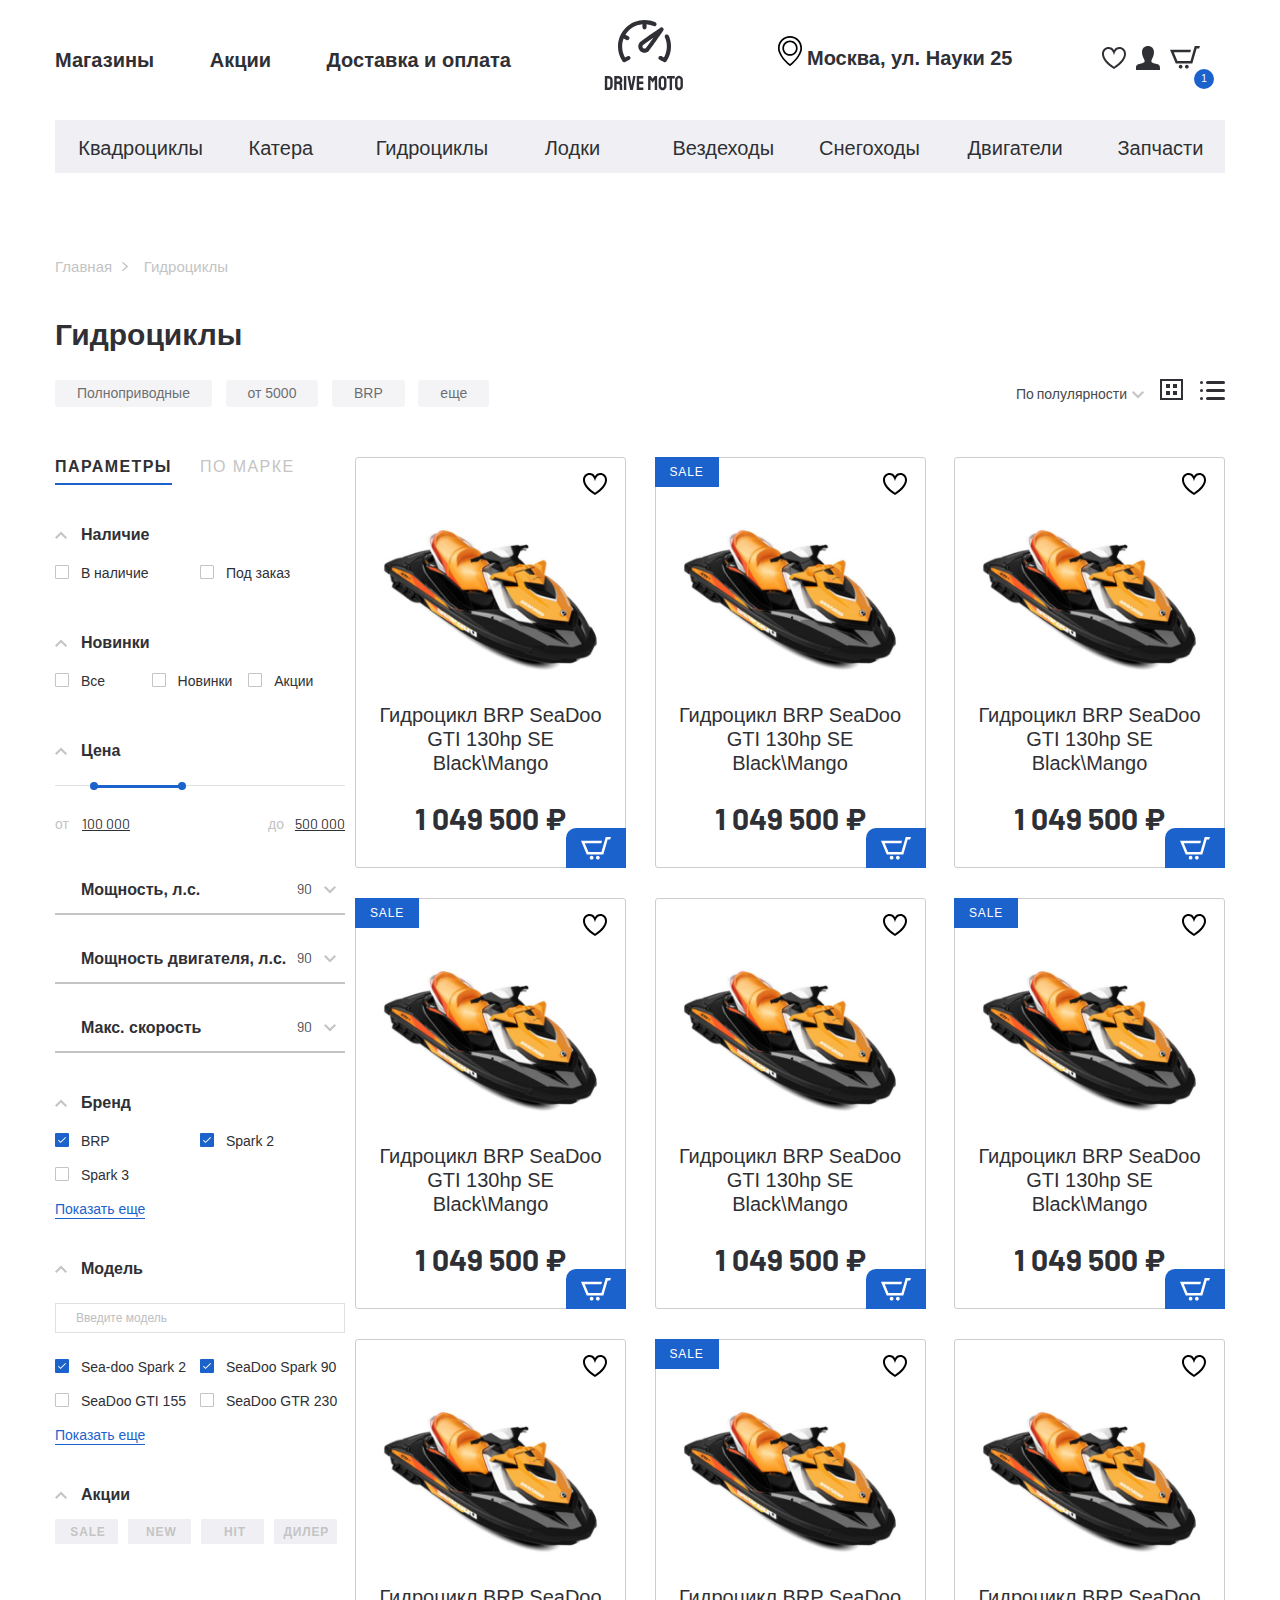
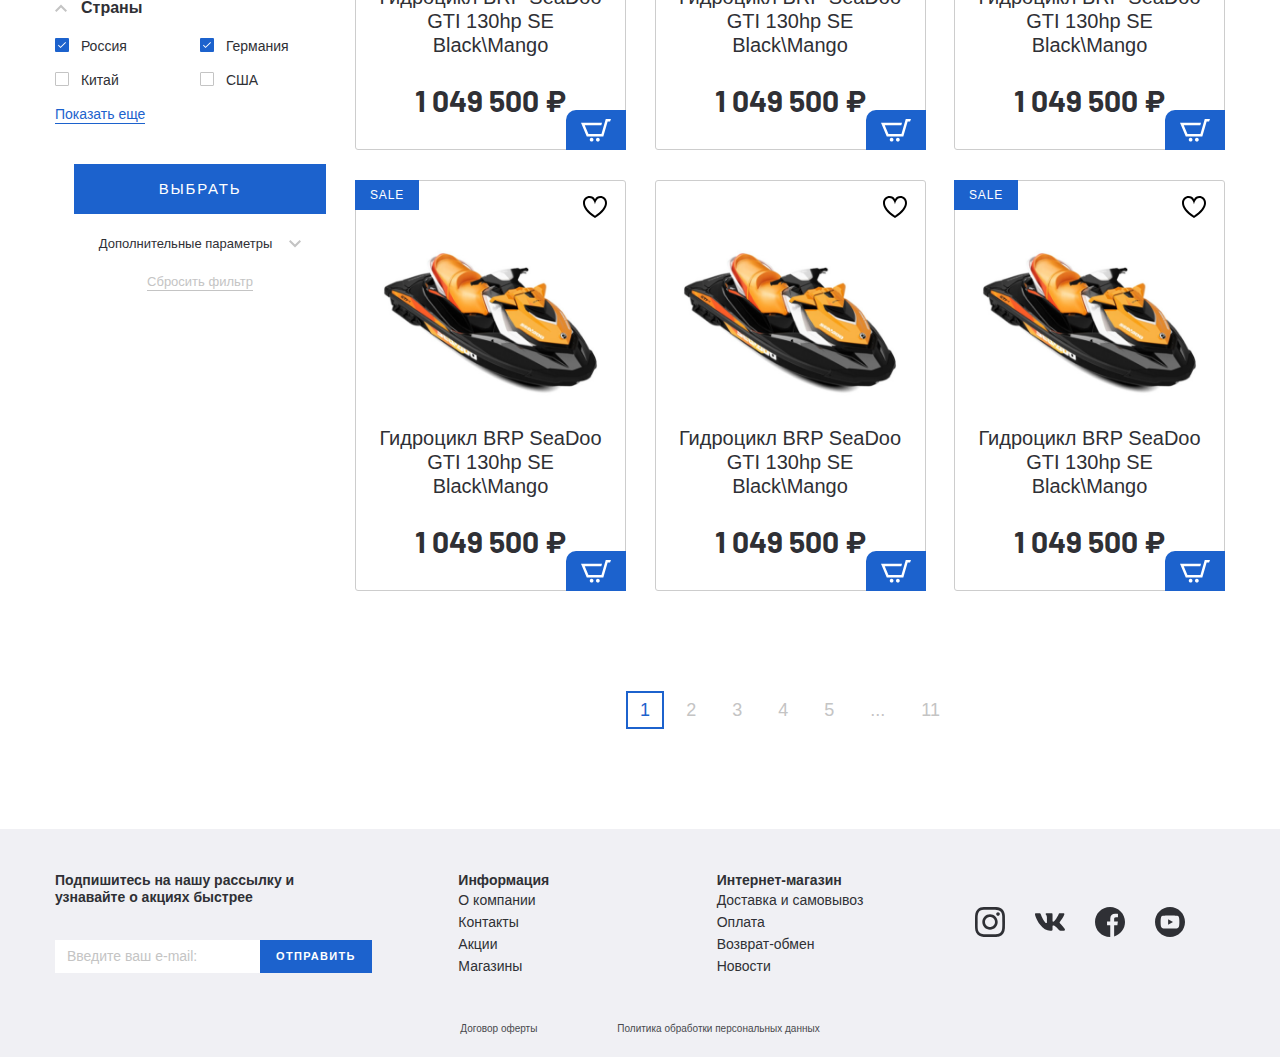
==== commit 6db762ea: "virsion_3" ====
--- a/gidrotsikly/catalog.html
+++ b/gidrotsikly/catalog.html
@@ -147,10 +147,10 @@
 					<button>еще</button>
 				</div>
 				<div class="catalog__filter-btn">
-					<select class="filter-style" id="" name="">
-						<option value=""></option>
-						<option value=""></option>
-						<option value=""></option>
+					<select class="filter-style select-item" id="" name="">
+						<option value="">По полулярности</option>
+						<option value="">2</option>
+						<option value="">3</option>
 					</select>
 					<button class="catalog__filter-btngrid">
 <svg width="23" height="21" viewBox="0 0 23 21" fill="none" xmlns="http://www.w3.org/2000/svg">
@@ -252,7 +252,157 @@
 												<option>230</option>
 											</select>
 										</div>
-										<div class="filter__item-list"></div>
+										<div class="filter__item-list">
+											<p class="filter__item-listtitle">
+												Мощность двигателя, л.с.
+											</p>
+											<select class="filter-style filter__item-listselect">
+												<option>90</option>
+												<option>130</option>
+												<option>154</option>
+												<option>230</option>
+											</select>
+										</div>
+										<div class="filter__item-list">
+											<p class="filter__item-listtitle">
+												Макс. скорость
+											</p>
+											<select class="filter-style filter__item-listselect">
+												<option>90</option>
+												<option>130</option>
+												<option>154</option>
+												<option>230</option>
+											</select>
+										</div>
+									</li>
+									<li class="aside-filter__item-drop">
+										<p class="aside-filter__item-title filter__item-drop filter__item-drop--active">Бренд</p>
+										<div class="aside-filter__content">
+											<div class="aside-filter__content-box">
+												<label class="aside-filter__content-label" for="">
+													<input class="filter-style" type="checkbox" checked>
+													BRP
+												</label>
+											</div>
+											<div class="aside-filter__content-box">
+												<label class="aside-filter__content-label" for="">
+													<input class="filter-style" type="checkbox" checked>
+													Spark 2
+												</label>
+											</div>
+											<div class="aside-filter__content-box">
+												<label class="aside-filter__content-label" for="">
+													<input class="filter-style" type="checkbox">
+													Spark 3
+												</label>
+											</div>
+											<div class="filter-more">
+												<button class="filter-more-btn" href="#">Показать еще</button>
+											</div>
+										</div>
+									</li>
+									<li class="aside-filter__item-drop">
+										<p class="aside-filter__item-title filter__item-drop filter__item-drop--active">Модель</p>
+										<div class="aside-filter__content">
+											<input class="filter-search" type="text" placeholder="Введите модель">
+											<div class="aside-filter__content-box">
+												<label class="aside-filter__content-label" for="">
+													<input class="filter-style" type="checkbox" checked>
+													Sea-doo Spark 2
+												</label>
+											</div>
+											<div class="aside-filter__content-box">
+												<label class="aside-filter__content-label" for="">
+													<input class="filter-style" type="checkbox" checked>
+													SeaDoo Spark 90 
+												</label>
+											</div>
+											<div class="aside-filter__content-box">
+												<label class="aside-filter__content-label" for="">
+													<input class="filter-style" type="checkbox">
+													SeaDoo GTI 155 
+												</label>
+											</div>
+											<div class="aside-filter__content-box">
+												<label class="aside-filter__content-label" for="">
+													<input class="filter-style" type="checkbox">
+													SeaDoo GTR 230 
+												</label>
+											</div>
+											<div class="filter-more">
+												<button class="filter-more-btn" href="#">Показать еще</button>
+											</div>
+										</div>
+									</li>
+									<li class="aside-filter__item-drop btn-checked">
+										<p class="aside-filter__item-title filter__item-drop filter__item-drop--active">Акции</p>
+										<div class="aside-filter__content">
+											<div class="aside-filter__content-box">
+												<label class="aside-filter__content-label" for="">
+													<input class="filter-style" type="checkbox">
+													<span class="btn-checked__text">SALE</span>
+												</label>
+											</div>
+
+											<div class="aside-filter__content-box">
+												<label class="aside-filter__content-label" for="">
+													<input class="filter-style" type="checkbox">
+													<span class="btn-checked__text">NEW</span>
+												</label>
+											</div>
+											<div class="aside-filter__content-box">
+												<label class="aside-filter__content-label" for="">
+													<input class="filter-style" type="checkbox">
+													<span class="btn-checked__text">HIT</span>
+												</label>
+											</div>
+
+											<div class="aside-filter__content-box">
+												<label class="aside-filter__content-label" for="">
+													<input class="filter-style" type="checkbox">
+													<span class="btn-checked__text">ДИЛЕР</span>
+												</label>
+											</div>
+
+										</div>
+									</li>
+									<li class="aside-filter__item-drop">
+										<p class="aside-filter__item-title filter__item-drop filter__item-drop--active">Страны</p>
+										<div class="aside-filter__content">
+											<div class="aside-filter__content-box">
+												<label class="aside-filter__content-label" for="">
+													<input class="filter-style" type="checkbox" checked>
+													Россия
+												</label>
+											</div>
+											<div class="aside-filter__content-box">
+												<label class="aside-filter__content-label" for="">
+													<input class="filter-style" type="checkbox" checked>
+													Германия
+												</label>
+											</div>
+											<div class="aside-filter__content-box">
+												<label class="aside-filter__content-label" for="">
+													<input class="filter-style" type="checkbox">
+													Китай
+												</label>
+											</div>
+											<div class="aside-filter__content-box">
+												<label class="aside-filter__content-label" for="">
+													<input class="filter-style" type="checkbox">
+													CША
+												</label>
+											</div>
+											<div class="filter-more">
+												<button class="filter-more-btn" href="#">Показать еще</button>
+											</div>
+										</div>
+									</li>
+									<li class="aside-filter__item-drop aside-filter__item-btn">
+										<button class="filter-btn__send filter-btn__send--active" type="submit">ВЫБРАТЬ</button>
+										<p class="filter__extra">Дополнительные параметры</p>
+										<div class="filter__extra-content">more</div>
+										<button class="filter-btn__reset" type="submit">Сбросить фильтр</button>
 									</li>
 								</ul>
 							</form>
--- a/gidrotsikly/css/style.css
+++ b/gidrotsikly/css/style.css
@@ -820,10 +820,15 @@
 }
 
 button.catalog__filter-btngrid {
+	width: 26px;
+	height: 21px;
+}
+
+button.catalog__filter-btnline {
 	
 }
 
-button.catalog__filter-btnline {
+.select-item {
 	
 }
 
@@ -942,11 +947,12 @@
 .aside-filter__content {
 	display: flex;
 	flex-wrap: wrap;
-	margin-top: 20px;
+	margin-top: 15px;
 }
 
 .aside-filter__content-box {
 	width: 50%;
+	margin-bottom: 10px;
 }
  
 .aside-filter__content-label {
@@ -1068,13 +1074,14 @@
 }
 
 .aside-filter__item-list {
-	margin: 80px 0 40px;
+	margin: 46px 0 40px;
+}
+
+.filter__item-list {
+	display: flex;
+	justify-content: space-between;
 	border-bottom: 2px solid #C4C4C4;
-}
-
-.filter__item-list {
-	display: flex;
-	justify-content: space-between;
+	padding-top: 34px;
 }
 
 .filter__item-listtitle {
@@ -1083,6 +1090,7 @@
 	font-size: 16px;
 	line-height: 19px;
 	padding-bottom: 14px;
+	padding-left: 26px;
 }
 
 .filter__item-listselect {
@@ -1097,8 +1105,8 @@
 	font-size: 14px;
 	line-height: 17px;
 	color: #48494D;
-	height: 32px;
-	padding: 0 45px 0 10px;
+	height: 20px;
+	padding: 0 25px 0 10px;
 	border-radius: 0;
 	background: transparent;
 	box-shadow: none;
@@ -1121,4 +1129,180 @@
 	width: 12px;
 	height: 8px;
 	border-left: none;
-}
+	top: 6px;
+	right: 9px;
+}
+
+.jq-selectbox__select:hover,
+.jq-selectbox__select:active {
+	background: transparent;
+	box-shadow: none;
+}
+
+.jq-selectbox.focused .jq-selectbox__select {
+	border: none;
+}
+
+.jq-selectbox li:hover {
+	background: rgba(107, 126, 172, 0.05);
+	color: rgba(0, 0, 0, 0.6);
+}
+
+.jq-selectbox li.selected {
+	background: rgba(107, 126, 172, 0.05);
+	color: rgba(0, 0, 0, 0.6);
+}
+
+.jq-selectbox li {
+	color: rgba(0, 0, 0, 0.6);
+}
+
+.jq-selectbox__dropdown {
+	border-radius: 0;
+	padding-top: 15px;
+}
+
+.filter-more {
+	width: 100%;
+}
+
+.filter-more-btn {
+	font-size: 14px;
+	line-height: 17px;
+	background-color: transparent;
+	border: none;
+	border-bottom: 1px solid #1C62CD;
+	color: #1C62CD;
+	padding: 0;
+}
+
+.filter-search {
+	width: 100%;
+	border: 1px solid #E0E0E0;
+	height: 30px;
+	padding: 0 20px;
+	font-size: 12px;
+	line-height: 14px;
+	margin-bottom: 20px;
+	margin-top: 10px;
+}
+
+.filter-search::placeholder {
+	color: #BDBEC2;
+}
+
+.btn-checked .aside-filter__content {
+	flex-wrap: nowrap;
+	justify-content: space-between;
+}
+
+.btn-checked .aside-filter__content-box {
+	width: auto;
+}
+
+ .btn-checked .aside-filter__content-label {
+	font-family: 'SFProDisplay-Bold', sans-serif;
+	position: relative;
+	height: 25px;
+	width: 63px;
+	font-weight: bold;
+	font-size: 12px;
+	line-height: 14px;
+	letter-spacing: 0.07em;
+	color: #C4C4C4;
+}
+
+.btn-checked__text {
+	position: absolute;
+	top: -7px;
+	left: 50%;
+	transform: translateX(-57%);
+	z-index: 5;
+}
+
+.btn-checked .jq-checkbox {
+	background: #F0F0F4;
+	height: 25px;
+	width: 63px;
+	border: none;
+}
+
+.btn-checked .jq-checkbox.checked {
+	background: #1C62CD;
+}
+
+.btn-checked .jq-checkbox.checked ~ .btn-checked__text {
+	color: #fff;
+}
+
+.btn-checked .jq-checkbox.checked .jq-checkbox__div {
+	display: none;
+}
+
+.filter-btn__send {
+	background: #F0F0F4;
+	padding: 16px 85px;
+	text-transform: uppercase;
+	font-size: 15px;
+	line-height: 18px;
+	letter-spacing: 0.12em;
+	color: #BDBEC2;
+	border: none;
+	cursor: pointer;
+	margin-bottom: 15px;
+}
+
+.filter-btn__send--active {
+	background-color: #1C62CD;
+	color: #fff;
+}
+
+.aside-filter__item-btn {
+	text-align: center;
+}
+
+.filter__extra {
+	font-size: 13px;
+	line-height: 16px;
+	position: relative;
+	padding-right: 29px;
+	display: inline-block;
+	margin-bottom: 15px;
+}
+
+.filter__extra::after {
+	content: '';
+	position: absolute;
+	right: 0;
+	top: 4px;
+	background-image: url(../images/arrow-down.svg);
+	width: 12px;
+	height: 8px;
+}
+
+.filter__extra-content {
+	display: none;
+}
+
+.filter__extra.filter__item-drop--active::after {
+	transform: rotate(180deg);
+}
+
+.filter-btn__reset {
+	background-color: transparent;
+	padding: 0;
+	border: none;
+	font-size: 13px;
+	line-height: 16px;
+	border-bottom: 1px solid #C4C4C4;
+	display: inline-block;
+	color: #C4C4C4;
+}
+
+.catalog__filter-btngrid {
+	
+}
+
+.catalog__filter-btn {
+
+}
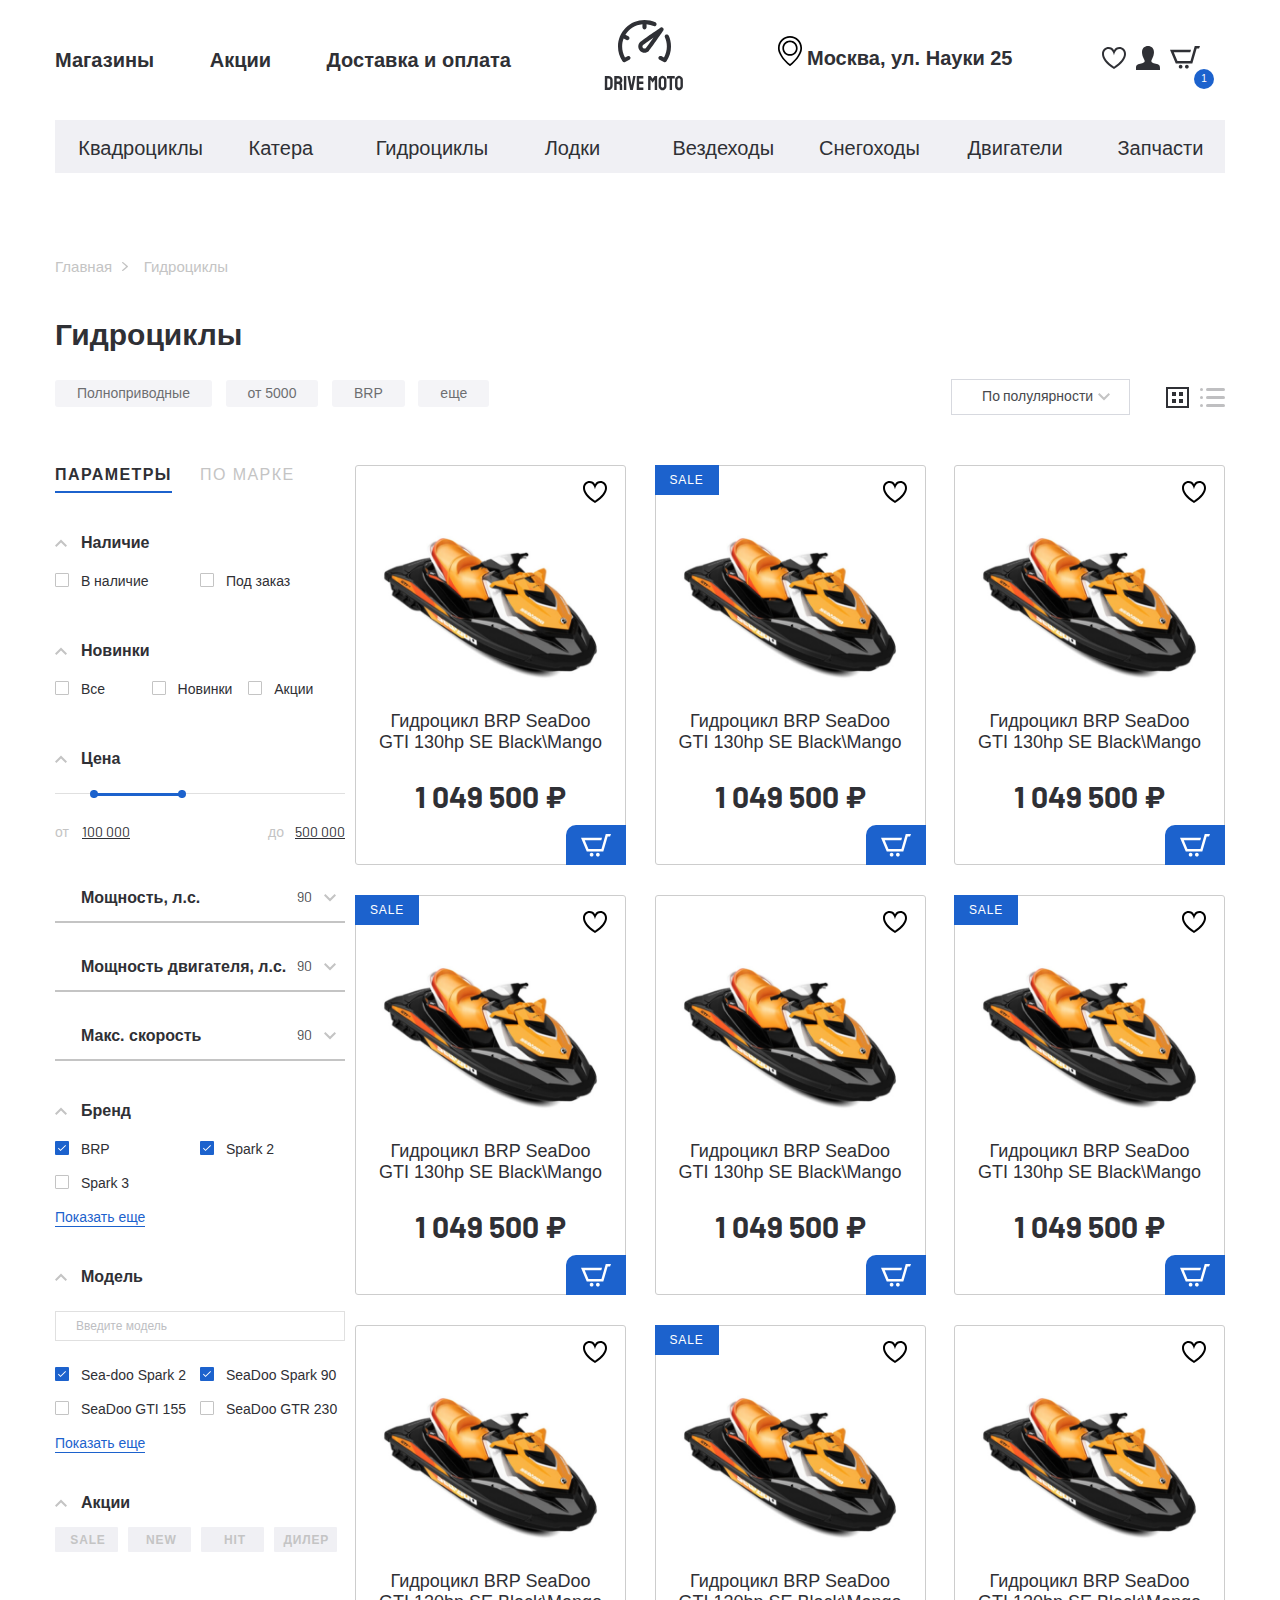
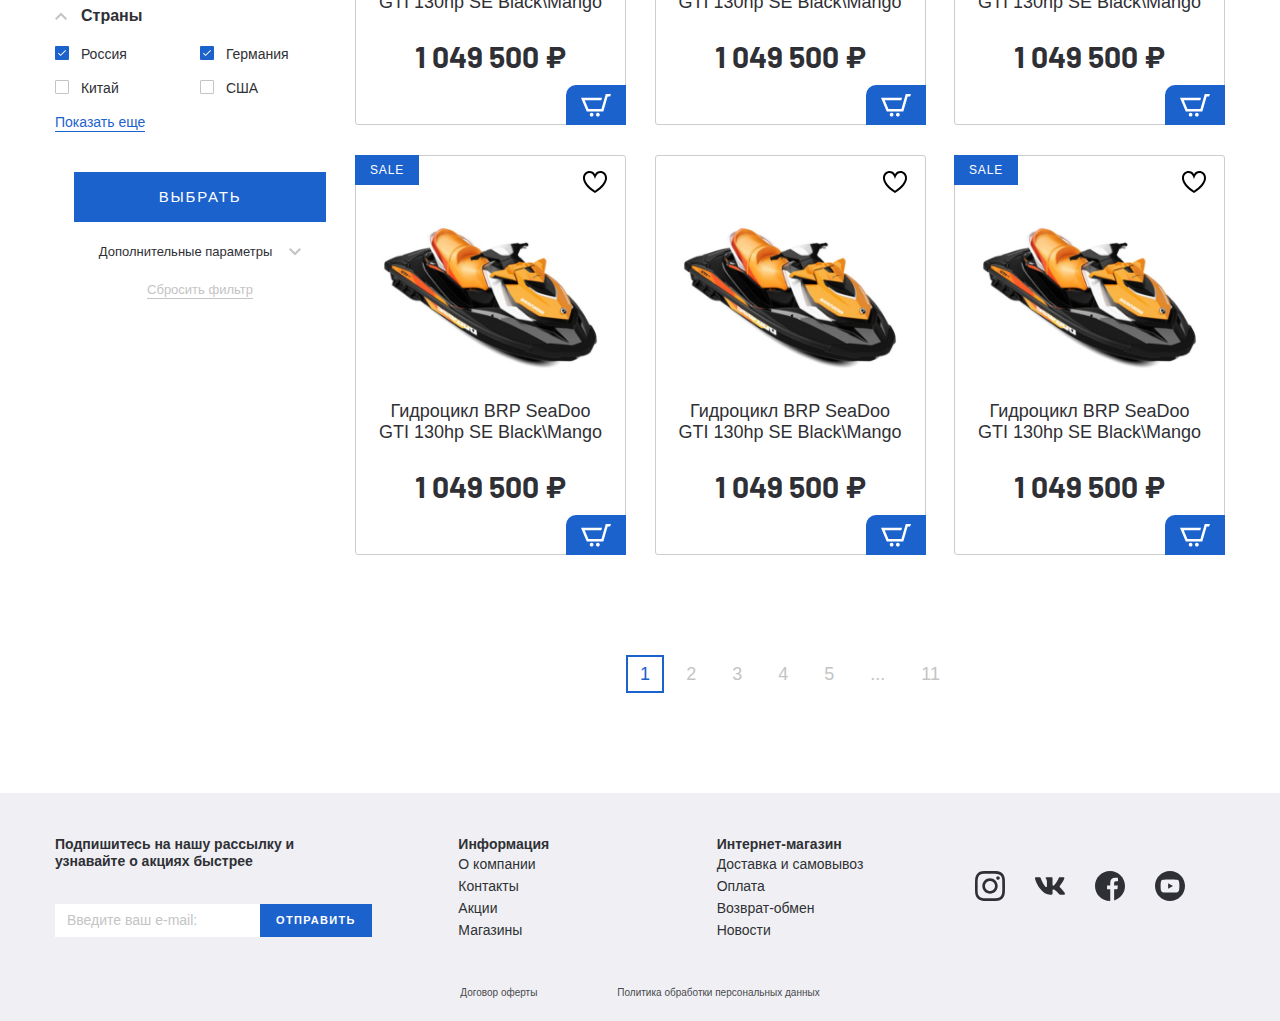
==== commit 74d6b7e6: "version_3.1" ====
--- a/gidrotsikly/catalog.html
+++ b/gidrotsikly/catalog.html
@@ -152,7 +152,7 @@
 						<option value="">2</option>
 						<option value="">3</option>
 					</select>
-					<button class="catalog__filter-btngrid">
+					<button class="catalog__filter-btngrid catalog__filter-button catalog__filter-button--active">
 <svg width="23" height="21" viewBox="0 0 23 21" fill="none" xmlns="http://www.w3.org/2000/svg">
 <rect x="1" y="1" width="21" height="19" stroke="#2F3035" stroke-width="2"/>
 <rect x="7" y="6" width="2" height="2" fill="#2F3035" stroke="#2F3035" stroke-width="2"/>
@@ -161,7 +161,7 @@
 <rect x="14" y="13" width="2" height="2" fill="#2F3035" stroke="#2F3035" stroke-width="2"/>
 </svg>
 					</button>
-					<button class="catalog__filter-btnline">
+					<button class="catalog__filter-btnline catalog__filter-button">
 <svg width="25" height="19" viewBox="0 0 25 19" fill="none" xmlns="http://www.w3.org/2000/svg">
 <g opacity="1">
 <rect x="6" width="19" height="3" rx="1.5" fill="#2F3035"/>
--- a/gidrotsikly/css/style.css
+++ b/gidrotsikly/css/style.css
@@ -447,6 +447,11 @@
 .product-item__wrapper {
 	position: relative;
 	width: 271px;
+	transition: all .3s;
+}
+
+.product-item__wrapper.product-item__wrapper--list {
+	width: 100%;
 }
 
 .product-item {
@@ -454,13 +459,16 @@
 	border-radius: 3px;
 	text-align: center;
 	padding: 52px 20px 31px;
-	transition: all, .3;
+	transition: all .3s;
 	min-height: 400px;
+	width: 100%;
 }
 
 .product-item-title {
 	font-weight: normal;
 	padding: 14px 0 25px;
+	font-size: 18px;
+	line-height: 21px;
 }
 
 .product-item__favorite {
@@ -819,17 +827,36 @@
 	margin-left: 10px;
 }
 
+.catalog__filter-btn {
+	display: flex;
+	align-items: center;
+}
+
 button.catalog__filter-btngrid {
 	width: 26px;
 	height: 21px;
 }
 
 button.catalog__filter-btnline {
-	
+	width: 25px;
+	height: 19px;
+}
+
+.catalog__filter-button {
+	opacity: 0.3;
+	outline: none;
+}
+
+.catalog__filter-button--active {
+	opacity: 1;
 }
 
 .select-item {
-	
+	border: 1px solid #D7D9DF;	
+	font-size: 14px;
+	line-height: 17px;
+	margin-right: 34px;
+	padding: 7px 10px 7px 20px;
 }
 
 .catalog__inner {
@@ -1299,10 +1326,59 @@
 	color: #C4C4C4;
 }
 
-.catalog__filter-btngrid {
-	
-}
-
-.catalog__filter-btn {
-
-}
+.product-card {
+	margin-bottom: 80px;
+}
+
+.product-card__inner {
+	display: flex;
+	justify-content: space-between;
+}
+
+.product-card__img-box {
+	font-family: 'Barlow', sans-serif;
+	width: 500px;
+	text-align: center;
+	padding-top: 64px;
+	position: relative;
+}
+
+.product-card__img-box::before {
+	font-size: 15px;
+	line-height: 18px;
+	letter-spacing: 0.12em;
+	padding: 13px 25px;
+	border-radius: 3px;
+}
+
+.product-card__price-old {
+	display: inline-block;
+	font-size: 44px;
+	line-height: 36px;
+	color: #2F3035;
+	opacity: 0.6;
+	margin-bottom: 0;
+	background-image: url(../images/old-price-line.svg);
+	background-repeat: no-repeat;
+	background-size: cover;
+}
+
+.product-card__price-new {
+	font-weight: bold;
+	font-size: 40px;
+	line-height: 48px;
+	color: #2F3035;
+	margin-bottom: 17px;
+}
+
+
+.product-card__content {
+	width: 570px;
+}
+
+.product-card__link {
+	font-size: 15px;
+	line-height: 18px;
+	color: #1C62CD;
+	border-bottom: 1px solid #1C62CD;
+}
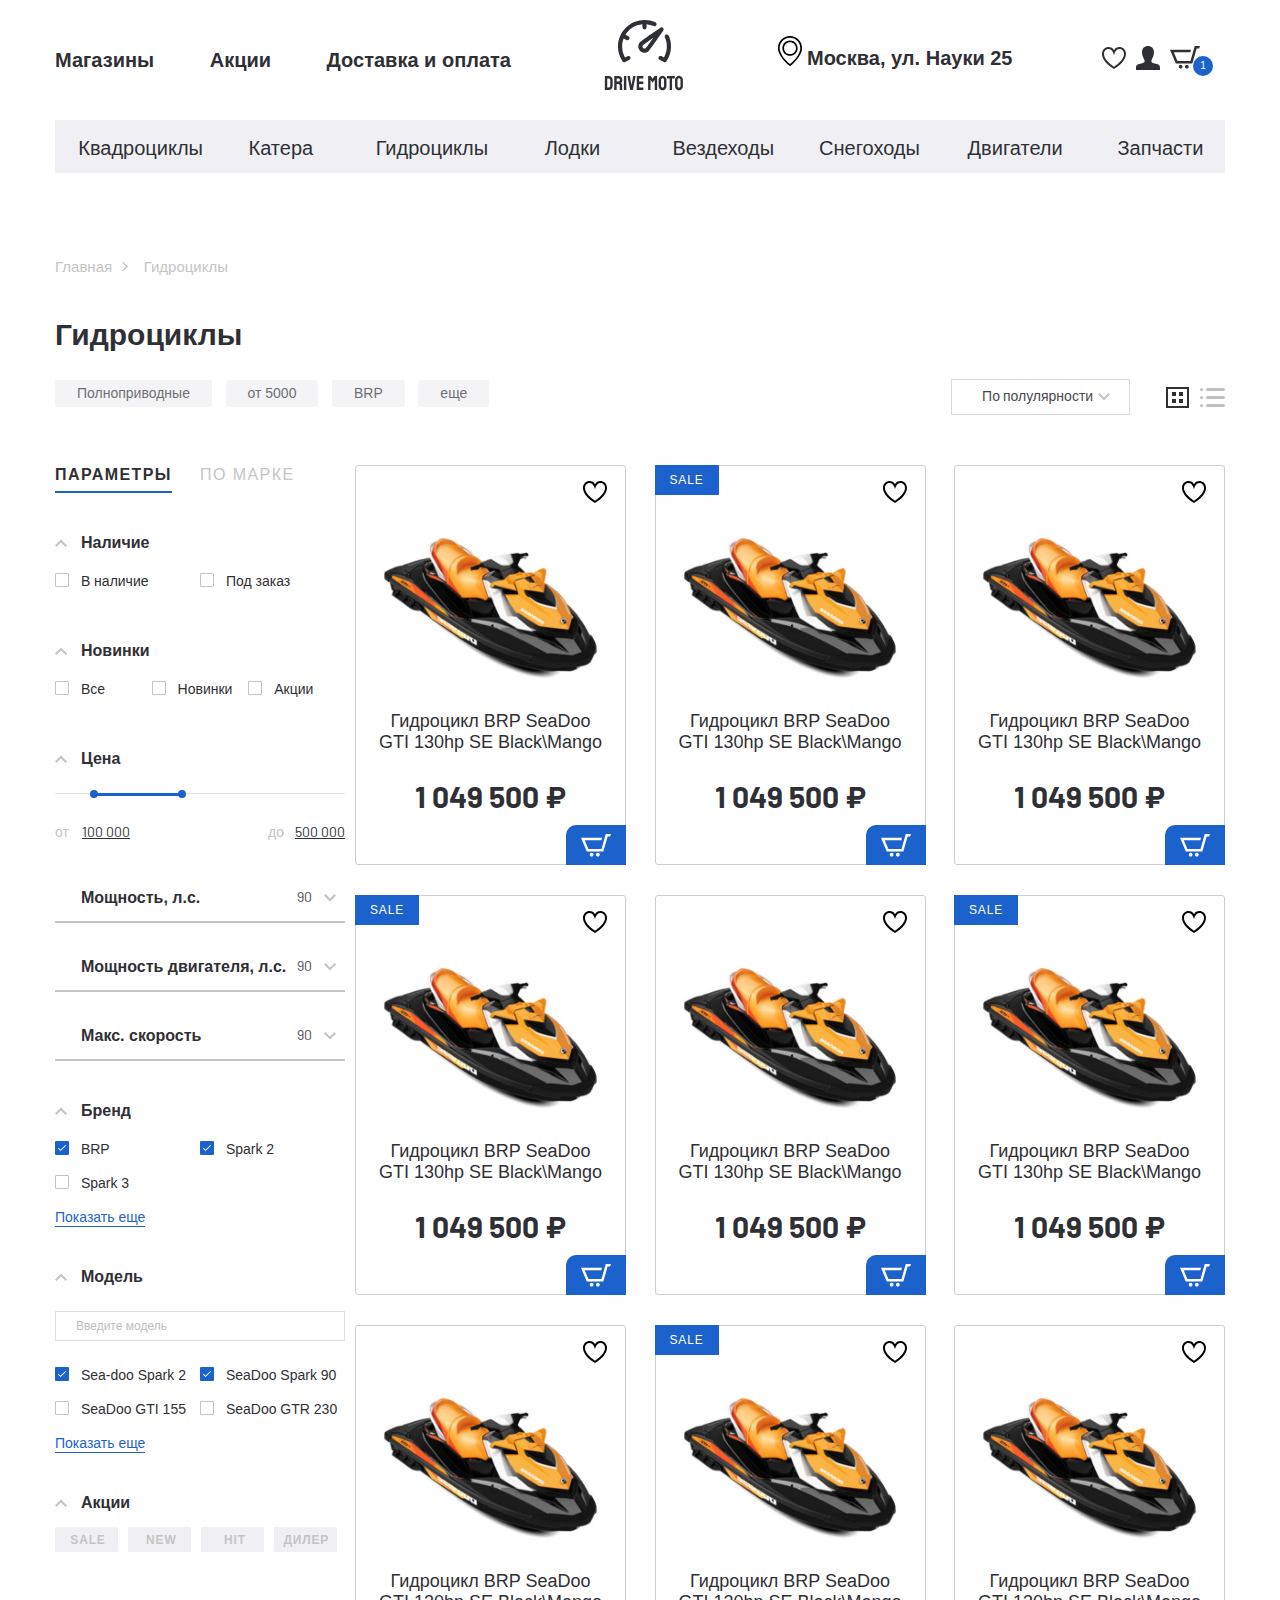
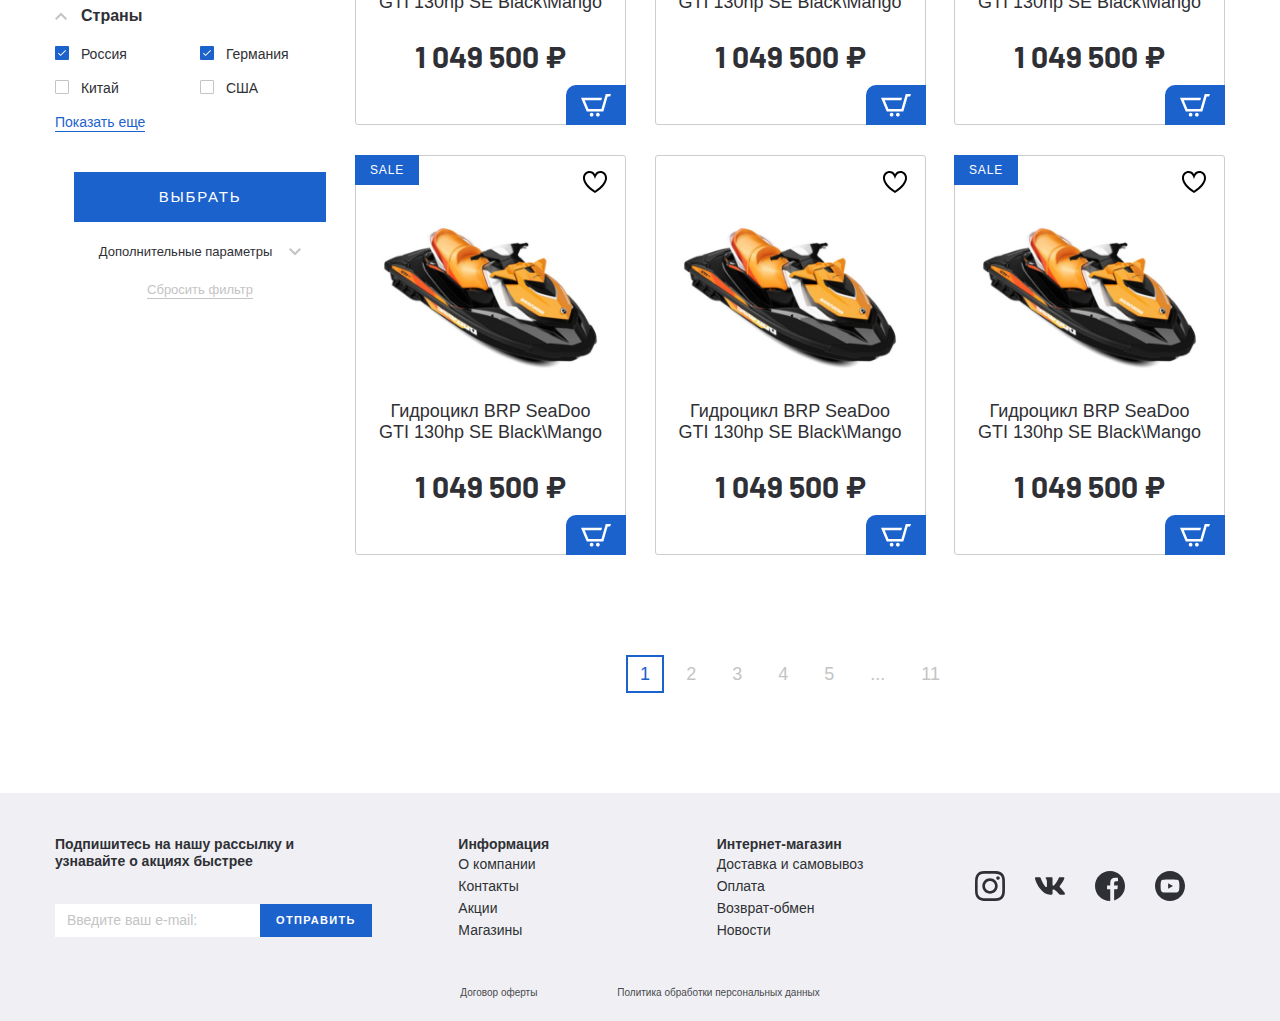
==== commit f9fdf5db: "version_3.3" ====
--- a/gidrotsikly/catalog.html
+++ b/gidrotsikly/catalog.html
@@ -4,7 +4,7 @@
   <meta charset="UTF-8">
   <meta name="viewport" content="width=device-width, initial-scale=1.0">
   <meta http-equiv="X-UA-Compatible" content="ie=edge">
-  <title>Document</title>
+  <title>catalog</title>
   <link rel="stylesheet" href="css/normalize.css">
   <link rel="stylesheet" href="css/slick.css">
   <link rel="stylesheet" href="css/fonts.css">
@@ -14,6 +14,7 @@
   <link rel="stylesheet" href="css/jquery.rateyo.min.css">
 	<link href="https://fonts.googleapis.com/css2?family=Barlow:wght@400;700&display=swap" rel="stylesheet">
   <link rel="stylesheet" href="css/style.css">
+  <link rel="stylesheet" href="css/media.css">
 </head>
 <body>
   
@@ -179,15 +180,15 @@
 				<aside class="catalog__inner-aside aside-filter">
 					<div class="tabs-wrapper">
 						<div class="tabs aside-filter__tabs">
-							<a class="tab aside-filter__tab tab--active" href="#">
+							<a class="tab aside-filter__tab tab--active" href="#filter-1">
 								<span>Параметры</span>
 							</a>
-							<a class="tab aside-filter__tab" href="#">
+							<a class="tab aside-filter__tab" href="#filter-2">
 								<span>по марке</span>
 							</a>
 						</div>
 						<div class="tabs-container">
-							<div class="tabs-content aside-filter__tabs-content tabs-content--active">
+							<div id="filter-1" class="tabs-content aside-filter__tabs-content tabs-content--active">
 							<form class="aside-filter__form" action="">
 								<ul class="aside-filter__list">
 									<li class="aside-filter__item-drop">
@@ -407,7 +408,7 @@
 								</ul>
 							</form>
 							</div>
-							<div class="tabs-content aside-filter__tabs-content">
+							<div id="filter-2" class="tabs-content aside-filter__tabs-content">
 								content-2	
 							</div>
 						</div>
--- a/gidrotsikly/css/style.css
+++ b/gidrotsikly/css/style.css
@@ -35,6 +35,8 @@
 	font-size: 20px;
 	line-height: 24px;
 	font-weight: 400;
+	overflow-x: hidden;
+	min-width: 320px;
 }
 
 .container {
@@ -68,11 +70,43 @@
 	display: flex;
 }
 
+.menu__btn {
+	display: none;
+}
+
 .header__adress {
 	margin-right: 60px;
 	width: 265px;
 	padding-left: 30px;
 	position: relative;
+}
+
+.menu-mobile__list {
+	width: 243px;
+	box-shadow: 0px 0px 20px rgba(0, 0, 0, 0.15);
+	transform: translateX(-100%);
+	transition: all .3s;
+}
+
+.menu-mobile__list--active {
+	transform: translateX(0%);
+}
+
+.menu-mobile__item {
+	position: relative;
+	border-bottom: 1px solid rgba(0, 0, 0, 0.1);
+}
+
+.menu-mobile__link {
+	display: block;
+	padding-left: 53px;
+	padding-top: 36px;
+}
+
+.menu-mobile__img {
+	position: absolute;
+	left: 11px;
+	bottom: 0;
 }
 
 .header__adress::before {
@@ -111,8 +145,8 @@
 	height: 20px;
 	background-color: #1C62CD;
 	border-radius: 50%;
-	bottom: -15px;
-	right: -14px;
+	bottom: -2px;
+	right: -13px;
 	text-align: center;
 }
 .header__bottom {
@@ -1354,7 +1388,7 @@
 .product-card__price-old {
 	display: inline-block;
 	font-size: 44px;
-	line-height: 36px;
+	line-height: 50px;
 	color: #2F3035;
 	opacity: 0.6;
 	margin-bottom: 0;
@@ -1371,14 +1405,204 @@
 	margin-bottom: 17px;
 }
 
-
-.product-card__content {
-	width: 570px;
-}
-
 .product-card__link {
 	font-size: 15px;
 	line-height: 18px;
 	color: #1C62CD;
 	border-bottom: 1px solid #1C62CD;
 }
+
+.product-card__content {
+	width: 570px;
+}
+
+.product-card__title {
+	font-family: 'SFProDisplay-Bold', sans-serif;
+	font-weight: bold;
+	font-size: 30px;
+	line-height: 36px;
+	margin-bottom: 10px;
+}
+
+.product-card__code {
+	font-size: 15px;
+	line-height: 18px;
+	color: #2F3035;
+	opacity: 0.6;
+	margin-bottom: 22px;
+}
+
+.product-card__buttons {
+	margin-bottom: 50px;
+}
+
+.product-card__tab {
+	font-size: 20px;
+	line-height: 24px;
+	color: #2F3035;
+	opacity: 0.6;
+	padding-bottom: 5px;
+	padding-right: 17px;
+	margin-bottom: 5px;
+}
+
+.product-card__tab + .product-card__tab {
+	padding-left: 17px;
+}
+
+.product-card__tab.tab--active {
+	font-family: 'SFProDisplay-Bold', sans-serif;
+	font-weight: bold;
+	opacity: 1;
+	border-bottom: 2px solid #1C62CD;
+}
+
+.product-card__item {
+	display: flex;
+	justify-content: space-between;
+	padding: 15px 0 6px;
+	border-bottom: 1px solid rgba(47, 48, 53, 0.1);
+}
+
+.product-card__item-left {
+	padding-right: 15px;
+}
+
+.product-card__item-right {
+	width: 125px;
+}
+
+.product-card__more {
+	font-size: 14px;
+	line-height: 17px;
+	color: #1C62CD;
+	border-bottom: 1px solid #1C62CD;
+	margin-bottom: 40px;
+}
+
+.product-card__list {
+	margin-bottom: 20px;
+}
+
+.product-card__btn button {
+	font-size: 14px;
+	line-height: 17px;
+	letter-spacing: 0.12em;
+	text-transform: uppercase;
+	color: #FFFFFF;
+	padding: 16px 56px;
+	background: #1C62CD;
+	border-radius: 3px;
+	border: none;
+	cursor: pointer;
+}
+
+.product-card__buttons a + a {
+	margin-left: 30px;
+}
+
+.card__tabs {
+	margin-bottom: 100px;
+}
+
+.card__tab-box {
+	display: flex;
+	justify-content: space-around;
+	align-items: center;
+	padding: 22px 0;
+	background: #F0F0F4;
+	margin-bottom: 50px;
+}
+
+.card__tab {
+	font-size: 20px;
+	line-height: 24px;
+	color: #2F3035;
+	opacity: 0.6;
+}
+
+.card__tab.tab--active {
+	border-bottom: 2px solid #1C62CD;	
+	opacity: 1;
+}
+
+.card__top-line {
+	margin-bottom: 10px;
+}
+
+.card__label-search {
+	font-size: 17px;
+	line-height: 20px;
+	color: rgba(47, 48, 53, 0.7);
+}
+
+.card__input-search {
+	background: #F0F0F4;
+	border-radius: 3px;
+	margin-left: 17px;
+	padding: 9px 37px 9px 17px;
+	border: none;
+	margin-right: 100px;
+}
+
+.card__label-pickup {
+	margin-left: 54px;
+	font-size: 17px;
+	line-height: 20px;
+	color: rgba(47, 48, 53, 0.7);
+}
+
+.card__list-item {
+	display: flex;
+	padding: 20px 0;
+	border-bottom: 1px solid rgba(47, 48, 53, 0.1);
+	font-size: 16px;
+	line-height: 22px;
+	color: rgba(47, 48, 53, 0.7);
+}
+
+.card__list-itemtitle {
+	color: rgb(47, 48, 53);
+	font-size: 20px;
+	line-height: 24px;
+}
+
+.card__list-address {
+	width: 220px;
+	margin-right: 80px;
+}
+
+.card__list-workhours {
+	width: 157px;
+	margin-right: 96px;
+}
+
+.workhours {
+	display: flex;
+	justify-content: space-between;
+}
+
+.card__list-avialable {
+	width: 140px;
+	margin-right: 60px;
+}
+
+.card__list-num {
+	width: 104px;
+}
+
+.card__list-btn {
+	margin-left: auto;
+}
+
+.card__list-btn button {
+	font-size: 13px;
+	line-height: 16px;
+	letter-spacing: 0.12em;
+	color: #FFFFFF;
+	padding: 9px 40px;
+	text-transform: uppercase;
+	background-color: #1C62CD;
+	border: none;
+	border-radius: 3px;
+}
--- a/gidrotsikly/css/media.css
+++ b/gidrotsikly/css/media.css
@@ -0,0 +1,41 @@
+@media (max-width: 1100px) {
+
+	.menu__item + .menu__item {
+		padding-left: 20px;
+				
+	}
+	.header__adress {
+		margin-right: 20px;
+	}
+}
+
+@media (max-width: 968px) {
+	.header__bottom {
+		display: none;
+	}
+
+	.menu__list {
+		display: none;
+	}
+
+	.menu__btn {
+		display: block;
+		background-color: transparent;
+		cursor: pointer;
+		border: none;
+	}
+
+	.menu__btn-line {
+		background: #2F3035;
+		border-radius: 3px;
+		height: 3px;
+		width: 34px;
+		margin: 8px 0;
+	}
+}
+
+@media (max-width: 640px) {
+	.header__adress {
+		display: none;
+	}
+}
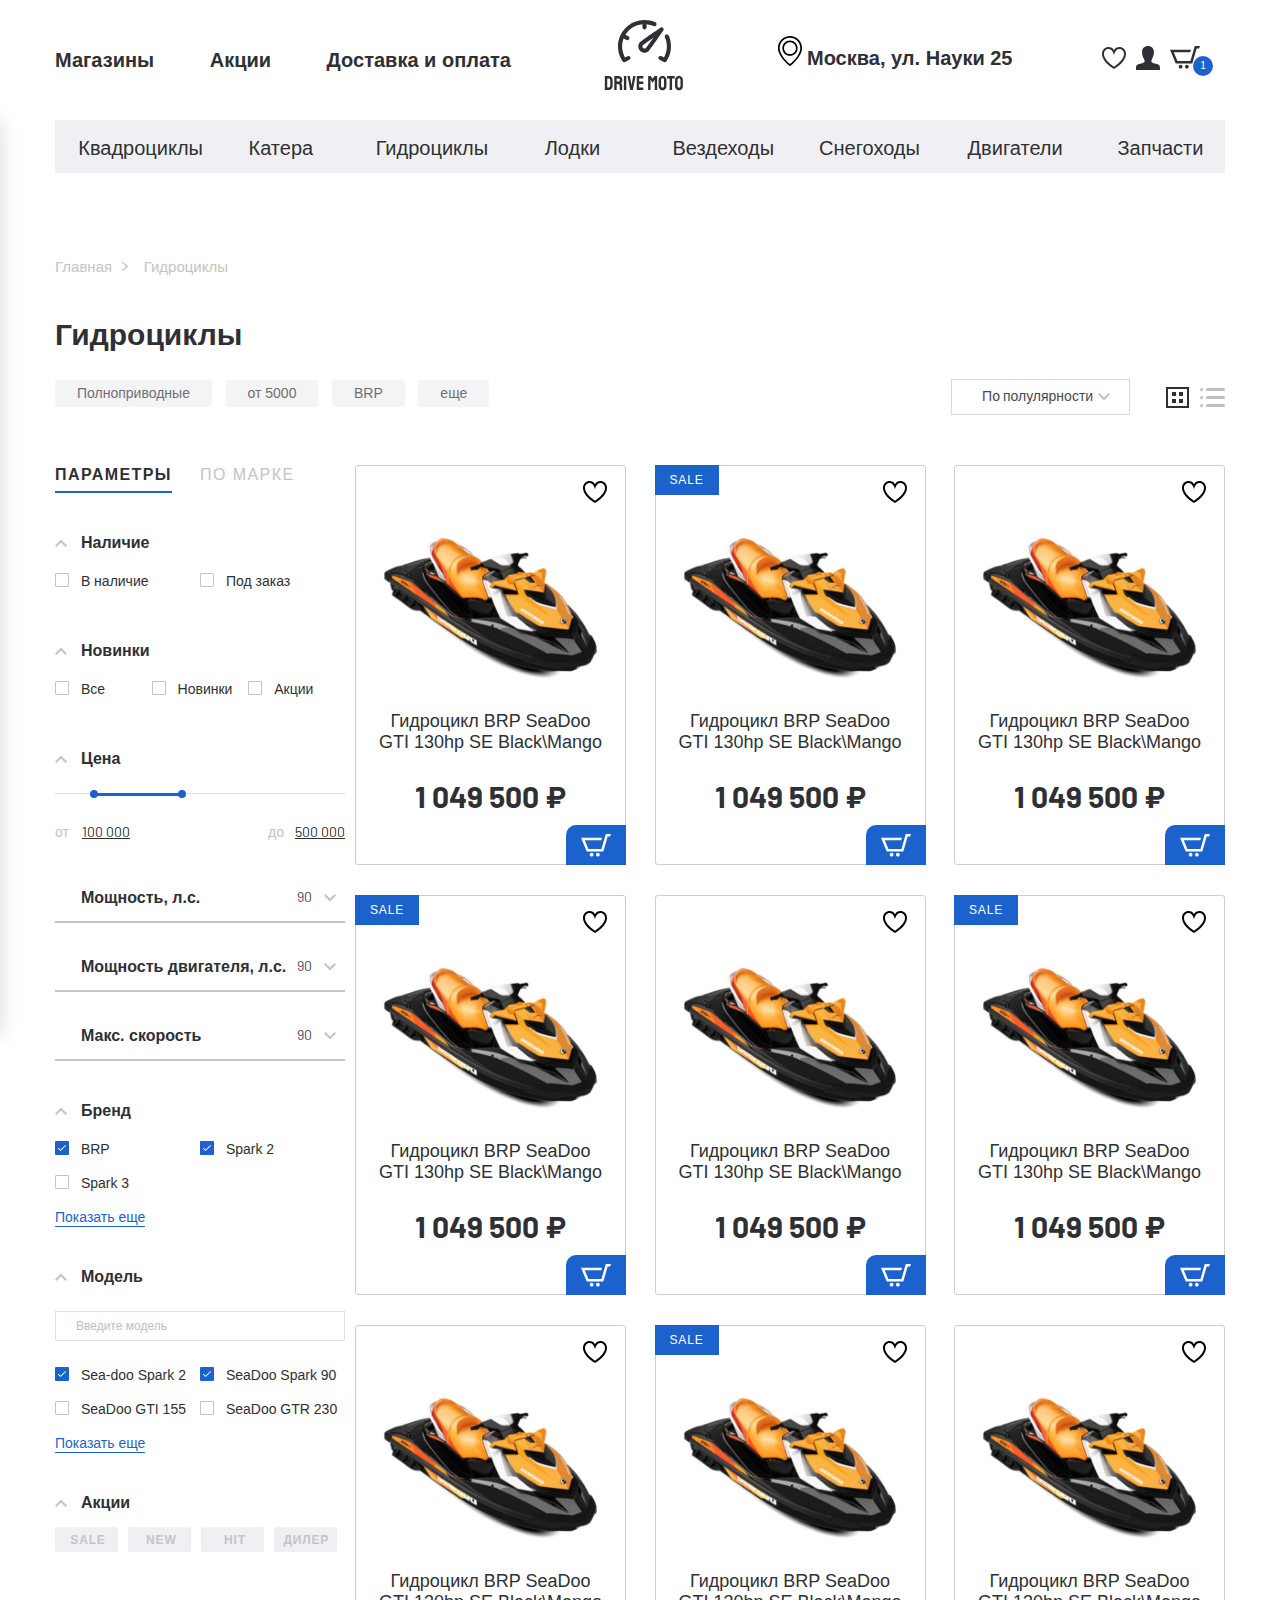
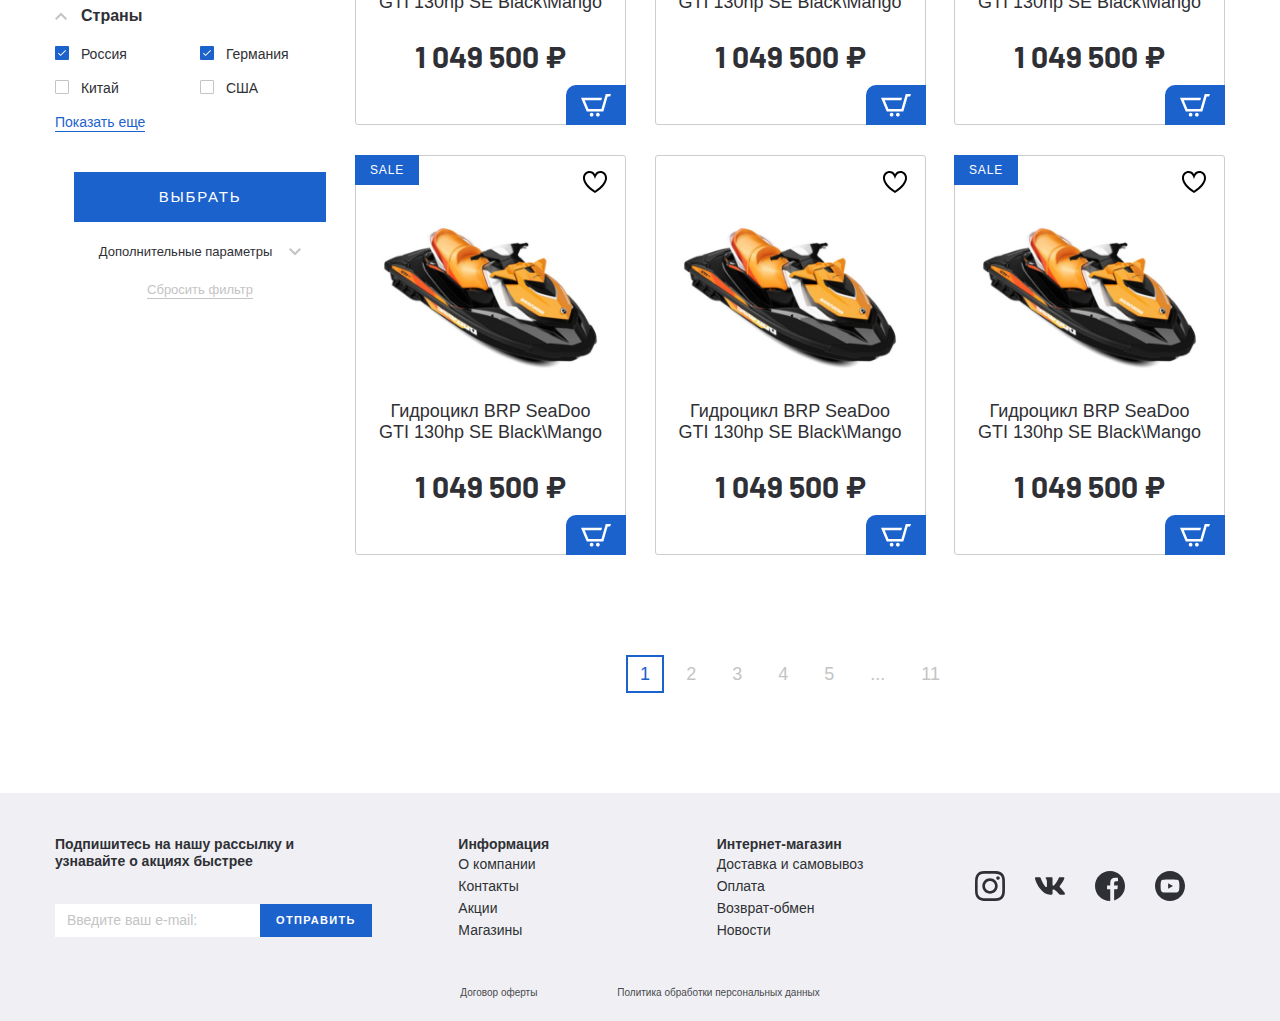
==== commit fbe18052: "version_3.5" ====
--- a/gidrotsikly/catalog.html
+++ b/gidrotsikly/catalog.html
@@ -23,6 +23,11 @@
 			<div class="container">
 				<div class="header__top-inner">
 					<nav class="menu">
+						<button class="menu__btn">
+							<div class="menu__btn-line"></div>
+							<div class="menu__btn-line"></div>
+							<div class="menu__btn-line"></div>
+						</button>
 						<ul class="menu__list">
 							<li class="menu__item">
 								<a class="menu__link" href="#">
@@ -70,6 +75,112 @@
 				</div>
 			</div>
 		</div>
+
+		<ul class="menu-mobile__list">
+			<li class="menu-mobile__item">
+				<a  class="menu-mobile__link" href="#">
+					<img class="menu-mobile__img" src="images/user.svg" alt="">
+					<p>Войти</p>
+				</a>
+			</li>
+			<li class="menu-mobile__item">
+				<a  class="menu-mobile__link" href="#">
+					<img class="menu-mobile__img" src="images/user.svg" alt="">
+					<p>Регистрация</p>
+				</a>
+			</li>
+			<li class="menu-mobile__item">
+				<a  class="menu-mobile__link" href="#">
+					<img class="menu-mobile__img" src="images/heart.svg" alt="">
+					<p>Избранное</p>
+				</a>
+			</li>
+			<li class="menu-mobile__item">
+				<a  class="menu-mobile__link" href="#">
+					<img class="menu-mobile__img" src="images/basket.svg" alt="">
+					<p>Корзина</p>
+				</a>
+			</li>
+			<li class="menu-mobile__item">
+				<a  class="menu-mobile__link" href="#">
+					<img class="menu-mobile__img" src="images/house.svg" alt="">
+					<p>Магазины</p>
+				</a>
+			</li>
+			<li class="menu-mobile__item">
+				<a  class="menu-mobile__link" href="#">
+					<img class="menu-mobile__img" src="images/procent.svg" alt="">
+					<p>Акции</p>
+				</a>
+			</li>
+			<li class="menu-mobile__item">
+				<a  class="menu-mobile__link" href="#">
+					<img class="menu-mobile__img" src="images/box.svg" alt="">
+					<p>Доставка и оплата</p>
+				</a>
+			</li>
+			<li class="menu-mobile__item">
+				<a  class="menu-mobile__link" href="#">
+					<p>Квадроциклы</p>
+				</a>
+			</li>
+			<li class="menu-mobile__item">
+				<a  class="menu-mobile__link" href="#">
+					<p>Катера</p>
+				</a>
+			</li>
+			<li class="menu-mobile__item">
+				<a  class="menu-mobile__link" href="#">
+					<p>Гидроциклы</p>
+				</a>
+			</li>
+			<li class="menu-mobile__item">
+				<a  class="menu-mobile__link" href="#">
+					<p>Лодки</p>
+				</a>
+			</li>
+			<li class="menu-mobile__item">
+				<a  class="menu-mobile__link" href="#">
+					<p>Вездеходы</p>
+				</a>
+			</li>
+			<li class="menu-mobile__item">
+				<a  class="menu-mobile__link" href="#">
+					<p>Снегоходы</p>
+				</a>
+			</li>
+			<li class="menu-mobile__item">
+				<a  class="menu-mobile__link" href="#">
+					<p>Двигатели</p>
+				</a>
+			</li>
+			<li class="menu-mobile__item">
+				<a  class="menu-mobile__link" href="#">
+					<p>Запчасти</p>
+				</a>
+			</li>
+		</ul>
+
+		<div class="menu__mobile-linewrapper">
+			<ul class="menu__mobile-line">
+				<li class="menu__item">
+					<a class="menu__link" href="#">
+						Магазины	
+					</a>
+				</li>
+				<li class="menu__item">
+					<a class="menu__link" href="#">
+						Акции
+					</a>
+				</li>
+				<li class="menu__item">
+					<a class="menu__link" href="#">
+						Доставка и оплата
+					</a>
+				</li>
+			</ul>
+		</div>
+
 		<div class="header__bottom">
 			<div class="container">
 					<ul class="menu-categories">
@@ -120,18 +231,20 @@
 
 	<div class="breadcrumbs">
 		<div class="container">
-			<ul class="breadcrumbs__list">
-				<li class="breadcrumbs__list-item">
-					<a href="#">
-						Главная	
-					</a>
-				</li>
-				<li class="breadcrumbs__list-item">
-					<a href="#">
-						Гидроциклы	
-					</a>
-				</li>
-			</ul>
+			<div class="breadcrumbs__inner">
+				<ul class="breadcrumbs__list mobile-overflow">
+					<li class="breadcrumbs__list-item">
+						<a href="#">
+							Главная	
+						</a>
+					</li>
+					<li class="breadcrumbs__list-item">
+						<a href="#">
+							Гидроциклы	
+						</a>
+					</li>
+				</ul>
+			</div>
 		</div>
 	</div>
 	
@@ -141,11 +254,13 @@
 				Гидроциклы
 			</h2>
 			<div class="catalog__filter">
-				<div class="catalog__filter-items">
-					<button>Полноприводные</button>
-					<button>от 5000</button>
-					<button>BRP</button>
-					<button>еще</button>
+				<div class="catalog__filter-itemsinner">
+					<div class="catalog__filter-items mobile-overflow">
+						<button>Полноприводные</button>
+						<button>от 5000</button>
+						<button>BRP</button>
+						<button>еще</button>
+					</div>
 				</div>
 				<div class="catalog__filter-btn">
 					<select class="filter-style select-item" id="" name="">
@@ -177,8 +292,11 @@
 				</div>
 			</div>
 			<div class="catalog__inner">
+				<div class="aside__btn">
+					Фильтр
+				</div>
 				<aside class="catalog__inner-aside aside-filter">
-					<div class="tabs-wrapper">
+					<div class="tabs-wrapper tabs-wrapper--no-scroll">
 						<div class="tabs aside-filter__tabs">
 							<a class="tab aside-filter__tab tab--active" href="#filter-1">
 								<span>Параметры</span>
@@ -735,8 +853,8 @@
 							<button class="footer-form__btn" type="submit">Отправить</button>
 						</form>
 					</div>
-					<div class="footer__top-item">
-						<h6 class="footer__top-title">
+					<div class="footer__top-item footer__top-itemdrop">
+						<h6 class="footer__top-title footer__topdrop">
 						Информация
 						</h6>
 						<ul class="footer-list">
@@ -747,7 +865,7 @@
 						</ul>
 					</div>
 					<div class="footer__top-item">
-						<h6 class="footer__top-title">
+						<h6 class="footer__top-title footer__topdrop">
 							Интернет-магазин
 						</h6>
 						<ul class="footer-list">
--- a/gidrotsikly/css/style.css
+++ b/gidrotsikly/css/style.css
@@ -86,6 +86,13 @@
 	box-shadow: 0px 0px 20px rgba(0, 0, 0, 0.15);
 	transform: translateX(-100%);
 	transition: all .3s;
+	position: absolute;
+	z-index: 10;
+	background-color: #fff;
+}
+
+.menu__mobile-linewrapper {
+	display: none;
 }
 
 .menu-mobile__list--active {
@@ -251,6 +258,11 @@
 	background-color: transparent;
 }
 
+.slick-dots .slick-active  button {
+	background-color: #fff;
+	outline: none;
+}
+
 li.slick-active button {
 	background-color: #fff;
 }
@@ -283,6 +295,10 @@
 
 .sale-item__price {
 	text-align: right;
+}
+
+.aside__btn {
+	display: none;
 }
 
 .price {
@@ -1606,3 +1622,20 @@
 	border: none;
 	border-radius: 3px;
 }
+
+.product-slider .slick-dots {
+	bottom: -30px;
+}
+
+.product-slider .slick-dots button {
+	background-color: #C4C4C4;
+}
+
+.product-slider .slick-dots .slick-active button {
+	background-color: #1C62CD;
+	outline: none;
+}
+
+.product-card__btn-mobile {
+	display: none;
+}
--- a/gidrotsikly/css/media.css
+++ b/gidrotsikly/css/media.css
@@ -1,3 +1,35 @@
+@media (max-width: 1300px) {
+	.product__more {
+		margin-top: 60px;
+	}
+}
+
+@media (max-width: 1200px) {
+	.banner-section__slider-img {
+		min-height: 380px;
+		max-width: 600px;
+	}
+	.banner-section__inner {
+		justify-content: space-around;
+	}
+	.banner-section__slider {
+		flex-wrap: wrap;
+		max-width: 600px;
+	}
+
+	.categories__inner {
+		justify-content: space-around;
+	}
+
+	.banner-link img {
+		width: 100%;
+	}
+
+	.catalog__inner-list {
+		justify-content: space-around;
+	}
+}
+
 @media (max-width: 1100px) {
 
 	.menu__item + .menu__item {
@@ -7,6 +39,10 @@
 	.header__adress {
 		margin-right: 20px;
 	}
+
+	.card__input-search {
+		margin-right: 0;
+	}
 }
 
 @media (max-width: 968px) {
@@ -16,6 +52,21 @@
 
 	.menu__list {
 		display: none;
+	}
+	
+	.menu__mobile-linewrapper{
+		display: block;
+		font-family: 'SFProDisplay-Bold', sans-serif;
+		font-weight: bold;
+		font-size: 20px;
+		line-height: 24px;
+		background: #F0F0F4;
+		overflow-x: scroll;
+	}
+
+	.menu__mobile-line {
+		padding: 14px 0 14px 15px;
+		width: 450px;
 	}
 
 	.menu__btn {
@@ -23,6 +74,7 @@
 		background-color: transparent;
 		cursor: pointer;
 		border: none;
+		padding: 0;
 	}
 
 	.menu__btn-line {
@@ -32,10 +84,245 @@
 		width: 34px;
 		margin: 8px 0;
 	}
+
+	.banner-section__inner {
+		margin-top: 25px;
+		flex-wrap: wrap;
+		justify-content: center;
+	}
+
+	.banner-section__slider-item {
+		text-align: center;
+	}
+
+	.banner-section__slider {
+		max-width: 100%;
+	}
+
+	.banner-section__slider-img {
+		max-width: 100%;
+		margin-bottom: 25px;
+	}
+
+	.mobile-overflow {
+		width: 1000px;
+	}
+
+	.catalog__filter-itemsinner,
+	.tabs-wrapper,
+	.breadcrumbs__inner {
+		overflow-x: scroll;
+	}
+
+	.tabs-wrapper.tabs-wrapper--no-scroll {
+		overflow: hidden;
+	}
+
+	.product-card__inner {
+		flex-wrap: wrap;
+	}
+
+	.product-card__tabs {
+		display: none;
+	}
+
+	.product-card__content {
+		order: -1;
+	}
+
+	.product-card__btn-mobile {
+		display: block;
+		margin-top: 40px;
+	}
+
+	.product-card__img-box {
+		width: 100%;
+	}
+
+}
+
+@media (max-width: 940px) {
+	.footer__top-inner {
+		flex-wrap: wrap;
+		justify-content: space-around;
+	}
+
+	.footer__top-item {
+		margin-bottom: 25px;
+	}	
+
+	.catalog__filter-btn button {
+		display: none;
+	}
+
+	.catalog__filter-btn {
+		margin-top: 30px;
+	}
+
+	.catalog__filter {
+		display: block;
+	}
 }
 
 @media (max-width: 640px) {
 	.header__adress {
 		display: none;
 	}
-}
+
+	.banner-section__slider-img {
+		min-height: 200px;
+	}
+
+	.banner-section .container {
+		padding: 0;
+	}
+
+	.search__content-btn {
+			font-size: 0;
+			line-height: 0;
+			text-transform: uppercase;
+			padding: 17px;
+			background-image: url(../images/search.svg);
+			background-repeat: no-repeat;
+			width: 24px;
+			height: 24px;
+			background-color: transparent;
+			position: absolute;
+			right: 8px;
+			top: 13px;
+		}
+
+		.search__content-form {
+			position: relative;
+		}
+
+		.search__content-input {
+			height: 50px;
+			padding-right: 50px;
+		}	
+
+		.banner-link img {
+			min-height: 90px;
+			object-fit: contain;
+		}
+
+		.catalog__inner {
+			flex-wrap: wrap;
+		}
+
+		.aside__btn {
+		display: block;
+		text-transform: uppercase;
+		font-weight: 700;
+		text-align: center;
+		padding: 15px 0;
+		width: 100%;
+		color: white;
+		background-color: #1C62CD;
+		margin-bottom: 30px;
+	}
+
+		.aside-filter {
+		display: none;
+		}
+
+		.product-card__title {
+			font-size: 20px;
+			line-height: 24px;
+		}
+
+		.product-card__buttons a + a {
+			margin-left: 10px;
+		}	
+
+		.product-card__img {
+			width: 100%;
+		}
+	}
+
+	@media (max-width: 540px) {
+		.footer__top-item {
+			width: 100%;
+		}
+
+		.footer-bottom {
+			flex-direction: column;
+			align-items: start;
+		}
+
+		.footer-bottom-link {
+			margin: 12px 0;
+		}
+
+		.footer__top-inner {
+			justify-content: start;
+		}
+
+		.footer__top-newslatter.footer__top-item {
+			margin-right: auto;
+			margin-left: auto;
+			width: 290px;
+			text-align: center;
+		}
+
+		.footer__top-social.footer__top-item {
+			width: 100%;
+			border-bottom: none;
+		}
+
+		.social-list {
+			justify-content: center;
+		}
+
+		.footer-list {
+			display: none;
+		}
+
+		.footer__top-title.footer__topdrop {
+			font-weight: 500;
+			font-size: 14px;
+			line-height: 18px;
+			color: #7F7F7F;
+			padding: 15px 0;
+		}
+
+		.footer__top-item {
+			border-bottom: 2px solid #F9F9FC;
+		}
+
+		.footer__top-itemdrop {
+			margin-bottom: 0;
+			border-top: 2px solid #F9F9FC;
+		}
+
+		.footer__topdrop {
+			position: relative;
+		}
+		.footer__topdrop::after {
+			content: "";
+			position: absolute;
+			background-image: url(../images/arrow-down.svg);
+			right: 0;
+			top: 21px;
+			width: 12px;
+			height: 8px;
+		}
+
+		.footer__topdrop--active::after {
+			transform: rotate(180deg);
+		}
+	}
+
+@media (max-width: 440px) {
+	.banner-section__slider-img {
+		min-height: 164px;
+	}
+
+	.categories__item {
+		padding: 20px 10px 16px;
+	}
+
+	.pagination-list__item {
+		margin: 0;
+	}
+}
